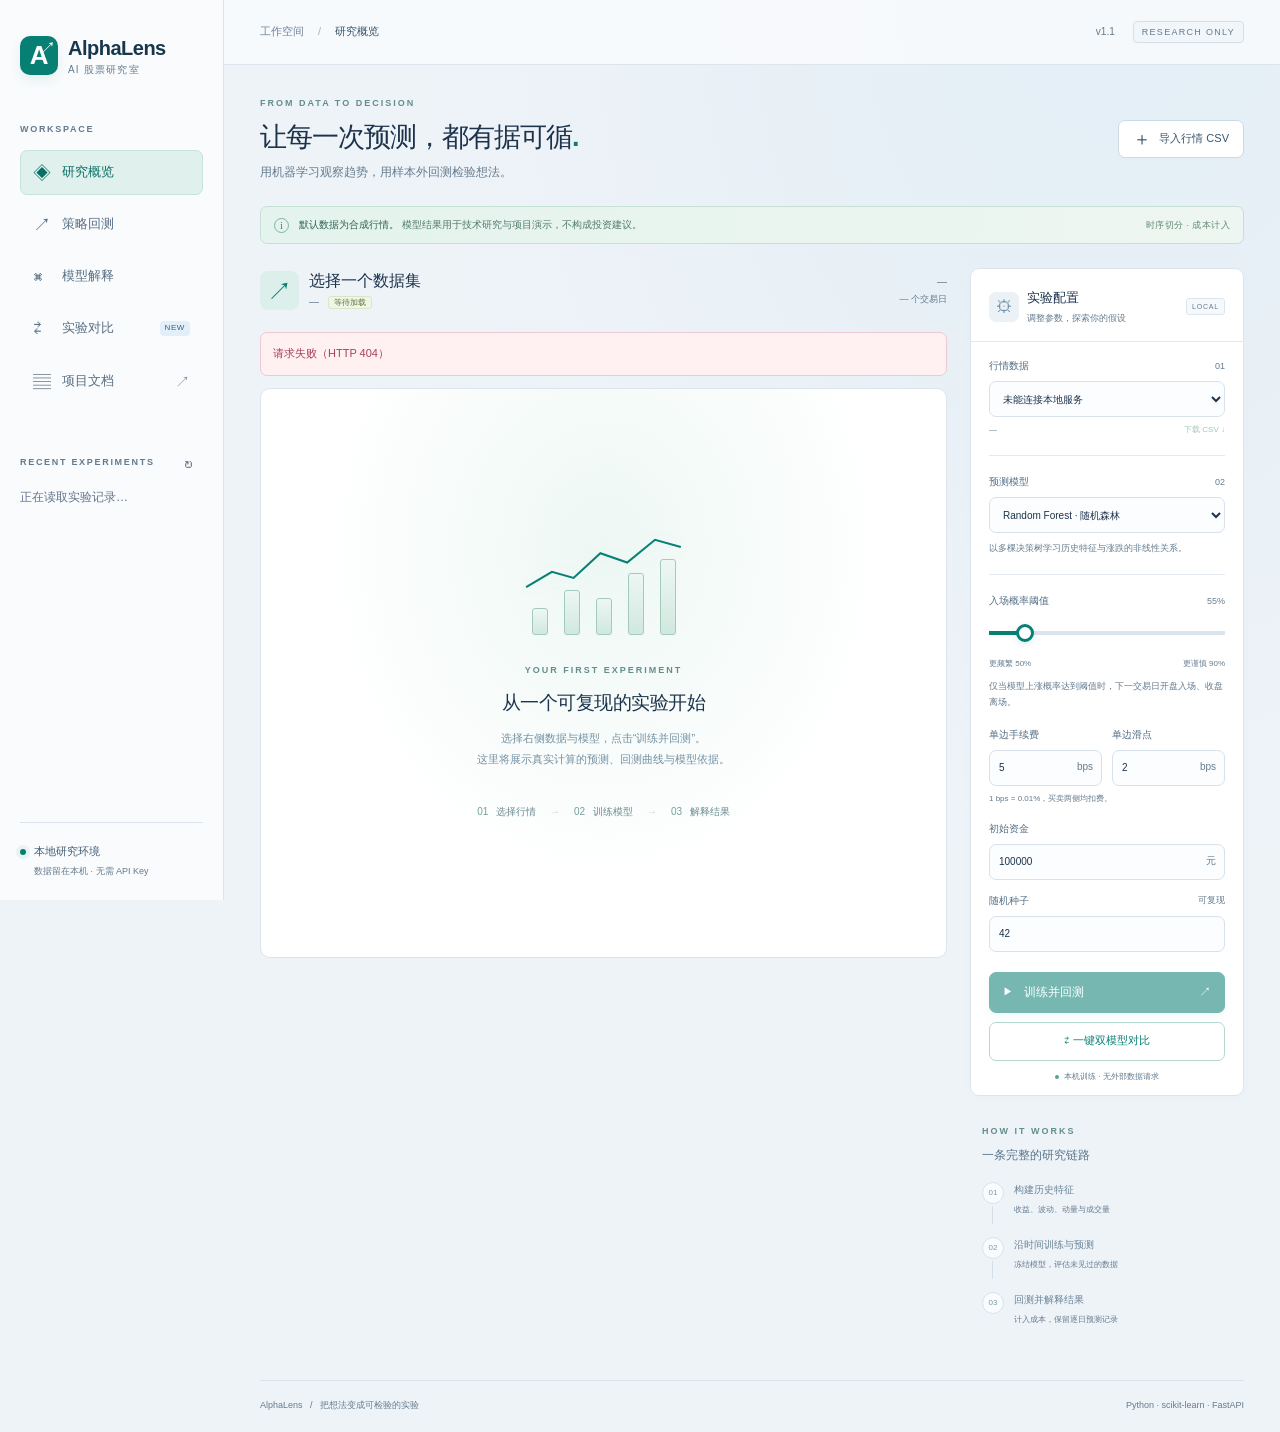
==== static/index.html @ 87c6ac9b "Initial release: alphalens-stock-lab" ====
<!doctype html>
<html lang="zh-CN">
<head>
  <meta charset="UTF-8">
  <meta name="viewport" content="width=device-width, initial-scale=1.0">
  <meta name="color-scheme" content="light">
  <meta name="description" content="AlphaLens 本地 AI 股票趋势研究平台：时序训练、样本外回测与模型解释。">
  <title>AlphaLens · AI 股票研究室</title>
  <link rel="stylesheet" href="/static/styles.css?v=1.1">
  <link rel="stylesheet" href="/static/enhancements.css?v=1.1">
  <script defer src="/static/research.js?v=1.1"></script>
  <script defer src="/static/app.js?v=1.1"></script>
</head>
<body>
  <a class="skip-link" href="#main">跳转到研究内容</a>
  <aside class="sidebar">
    <a class="brand" href="/" aria-label="AlphaLens 首页"><span class="brand-mark">A<span>↗</span></span><span>AlphaLens<small>AI 股票研究室</small></span></a>
    <div class="sidebar-label">WORKSPACE</div>
    <nav class="main-nav" aria-label="研究导航">
      <button class="nav-item active" data-view="overview" aria-current="page"><span class="nav-icon">◈</span>研究概览</button>
      <button class="nav-item" data-view="backtest"><span class="nav-icon">↗</span>策略回测</button>
      <button class="nav-item" data-view="model"><span class="nav-icon">⌘</span>模型解释</button>
      <button class="nav-item" data-view="compare"><span class="nav-icon">⇄</span>实验对比<span class="nav-new">NEW</span></button>
      <button class="nav-item" id="docs-button"><span class="nav-icon">▤</span>项目文档<span class="nav-external">↗</span></button>
    </nav>
    <div class="sidebar-section-heading"><span class="sidebar-label">RECENT EXPERIMENTS</span><button class="icon-button" id="refresh-history" title="刷新实验记录" aria-label="刷新实验记录">↻</button></div>
    <div class="history-list" id="history-list"><p class="muted small">正在读取实验记录…</p></div>
    <div class="sidebar-footer"><span class="local-dot"></span><div>本地研究环境<small>数据留在本机 · 无需 API Key</small></div></div>
  </aside>

  <main id="main" class="workspace">
    <header class="topbar"><div class="breadcrumb">工作空间<span>/</span><strong id="view-name">研究概览</strong></div><div class="topbar-right"><span class="version-pill">v1.1</span><span class="research-badge">RESEARCH ONLY</span></div></header>
    <div class="page-content">
      <section class="page-heading"><div><p class="eyebrow">FROM DATA TO DECISION</p><h1 id="page-title">让每一次预测，都有据可循<span>.</span></h1><p class="page-description" id="page-description">用机器学习观察趋势，用样本外回测检验想法。</p></div><button class="secondary-button" id="upload-button"><span>＋</span>导入行情 CSV</button></section>
      <div class="notice"><span class="notice-icon">i</span><p><strong id="source-notice">默认数据为合成行情。</strong> 模型结果用于技术研究与项目演示，不构成投资建议。</p><span class="notice-tag">时序切分 · 成本计入</span></div>

      <div class="dashboard-layout">
        <div class="report-column">
          <section class="dataset-strip"><div class="instrument-icon">↗</div><div class="instrument-title"><h2 id="dataset-name">选择一个数据集</h2><span id="dataset-symbol">—</span><span class="source-pill" id="dataset-source">等待加载</span></div><div class="dataset-range"><span id="dataset-range">—</span><small id="dataset-rows">— 个交易日</small></div></section>

          <div id="run-status" class="run-status" hidden role="status" aria-live="polite"><span class="spinner"></span><div><strong id="run-status-title">正在运行实验</strong><p id="run-status-detail">构建特征、训练模型并计算样本外回测，请稍候。</p></div><span id="run-elapsed">0s</span></div>
          <div id="error-banner" class="error-banner" hidden role="alert"></div>

          <div id="empty-state" class="empty-state"><div class="empty-graphic"><span></span><span></span><span></span><span></span><span></span><svg viewBox="0 0 160 70" aria-hidden="true"><path d="M4 58 29 43 50 49 76 25 102 34 129 12 154 19"/></svg></div><span class="eyebrow">YOUR FIRST EXPERIMENT</span><h2>从一个可复现的实验开始</h2><p>选择右侧数据与模型，点击“训练并回测”。<br>这里将展示真实计算的预测、回测曲线与模型依据。</p><div class="empty-steps"><span>01 <strong>选择行情</strong></span><i>→</i><span>02 <strong>训练模型</strong></span><i>→</i><span>03 <strong>解释结果</strong></span></div></div>

          <section id="comparison-workspace" hidden>
            <section class="panel comparison-panel">
              <div class="panel-heading"><div><h3>让两次实验并排说话</h3><p>选择已完成的实验，比较方向判断、收益和风险。</p></div><span class="tiny-pill">COMPARE</span></div>
              <div class="compare-controls"><label for="compare-a">实验 A<select id="compare-a"></select></label><span class="versus">VS</span><label for="compare-b">实验 B<select id="compare-b"></select></label></div>
              <p class="comparison-note" id="compare-message" role="status">至少需要两个已完成的实验；可点击右侧“一键双模型对比”生成。</p>
              <div id="comparison-result" hidden><div class="table-scroll"><table class="comparison-table"><thead><tr><th>指标 / 配置</th><th id="compare-a-title">实验 A</th><th id="compare-b-title">实验 B</th></tr></thead><tbody id="compare-metrics"></tbody></table></div>
              <div class="comparison-chart-heading"><h3>同起点的样本外净值</h3><div class="chart-legend"><span><i class="legend-dot teal"></i>实验 A</span><span><i class="legend-dot blue"></i>实验 B</span></div></div><div class="chart-container" id="compare-chart" aria-label="两次实验归一化净值"></div><p class="panel-footnote">净值从 1 起算。仅在数据指纹和完整测试日期一致时叠加；不同成本或阈值会影响比较结果。</p></div>
            </section>
          </section>
          <div id="report-content" hidden>
            <section class="metric-grid section-overview section-backtest">
              <article class="metric-card"><div class="metric-label">策略累计收益<span class="metric-symbol">↗</span></div><strong id="metric-return">—</strong><small id="metric-return-detail">样本外 · 已扣交易成本</small><div class="metric-bottom-line teal"></div></article>
              <article class="metric-card"><div class="metric-label">基准累计收益<span class="metric-symbol">⌁</span></div><strong id="metric-benchmark">—</strong><small>同期开盘买入、收盘卖出基准</small><div class="metric-bottom-line blue"></div></article>
              <article class="metric-card"><div class="metric-label">最大回撤<span class="metric-symbol">↘</span></div><strong id="metric-drawdown">—</strong><small>策略资金曲线的最大跌幅</small><div class="metric-bottom-line amber"></div></article>
              <article class="metric-card"><div class="metric-label">方向准确率<span class="metric-symbol">◎</span></div><strong id="metric-accuracy">—</strong><small id="metric-auc">样本外 AUC —</small><div class="metric-bottom-line violet"></div></article>
            </section>

            <section class="panel price-panel section-overview"><div class="panel-heading"><div><h3>行情走势<span class="tiny-pill">DAILY</span></h3><p>历史收盘价 · 仅展示已有行情</p></div><div class="chart-legend"><span><i class="legend-dot teal"></i>收盘价</span><span class="muted" id="price-window"></span></div></div><div class="chart-controls"><div class="segmented-control" aria-label="行情展示区间"><button type="button" data-window="30">30 日</button><button type="button" data-window="90" class="active" aria-pressed="true">90 日</button><button type="button" data-window="250">250 日</button></div><label class="check-control"><input id="show-ma" type="checkbox" checked>显示 MA5 / MA20</label><span class="moving-average-legend">MA5 <i class="legend-dot blue"></i> MA20 <i class="legend-dot amber"></i></span></div><div class="chart-container price-chart" id="price-chart" aria-label="历史收盘价曲线"></div></section>

            <section class="panel equity-panel section-overview section-backtest"><div class="panel-heading"><div><h3>把预测放进市场里验证</h3><p>样本外资金曲线 · 信号在前一日收盘后生成</p></div><div class="chart-legend"><span><i class="legend-dot teal"></i>模型策略</span><span><i class="legend-dot blue"></i>日内基准</span></div></div><div class="chart-container equity-chart" id="equity-chart" aria-label="策略与基准的资金曲线"></div><div class="equity-footer"><span>初始资金 <strong id="initial-capital">—</strong></span><span>交易次数 <strong id="trade-count">—</strong></span><span>持仓交易胜率 <strong id="win-rate">—</strong></span><span>年化收益 <strong id="annualized-return">—</strong></span></div></section>

            <section class="panel risk-panel section-backtest" hidden><div class="panel-heading"><div><h3>回撤与月度表现</h3><p>回撤相对此前资金峰值计算；月度收益按每日净收益复利计算。</p></div><span class="tiny-pill">RISK VIEW</span></div><div class="chart-container" id="drawdown-chart" aria-label="历史策略回撤"></div><div class="monthly-summary" id="monthly-summary"></div><div class="table-scroll"><table><thead><tr><th>月份</th><th>记录日数</th><th>策略收益</th><th>日内基准</th><th>入场次数</th></tr></thead><tbody id="monthly-body"></tbody></table></div><p class="panel-footnote">首尾月份可能不完整。更改日期筛选不会改变这里的全测试期收益。</p></section>

            <section class="analysis-grid section-overview section-model">
              <article class="panel prediction-panel"><div class="panel-heading"><div><h3>下一交易日 · 趋势观察</h3><p id="prediction-date">截至 —</p></div><span class="tiny-pill">INFERENCE</span></div><div class="prediction-main"><div class="probability-ring" id="probability-ring"><div><strong id="probability-up">—</strong><span>模型估计上涨概率</span></div></div><div class="prediction-summary"><span class="signal-pill" id="latest-signal">—</span><div class="prediction-return">预测日内收益<strong id="predicted-return">—</strong></div><small id="reference-close">参考收盘价 —</small></div></div><p class="prediction-context" id="prediction-context">—</p><div class="prediction-footnote">概率是模型输出，不代表未来必然发生；预测目标为下一交易日开盘到收盘的涨跌。</div></article>
              <article class="panel feature-panel"><div class="panel-heading"><div><h3>模型在关注什么</h3><p id="feature-subtitle">特征相对重要性</p></div><span class="tiny-pill">TOP 6</span></div><div id="feature-list" class="feature-list"></div><p class="panel-footnote">重要性描述模型如何使用历史特征，不代表因果关系。</p></article>
            </section>

            <section class="panel split-panel section-overview section-model"><div class="panel-heading"><div><h3>遵循时间的训练方式</h3><p>按日期顺序切分，保留间隔避免相邻标签跨区间</p></div><span class="tiny-pill" id="gap-label">GAP 1</span></div><div class="split-timeline"><div class="split-train" id="split-train-bar">训练集</div><span class="split-gap"></span><div class="split-validation" id="split-validation-bar">验证集</div><span class="split-gap"></span><div class="split-test" id="split-test-bar">测试集</div></div><div class="split-details"><div><span><i class="legend-dot teal"></i>训练集</span><strong id="train-dates">—</strong><small id="train-rows">—</small></div><div><span><i class="legend-dot blue"></i>验证集</span><strong id="validation-dates">—</strong><small id="validation-rows">—</small></div><div><span><i class="legend-dot violet"></i>测试集</span><strong id="test-dates">—</strong><small id="test-rows">—</small></div></div></section>

            <section class="panel model-details section-model" hidden><div class="panel-heading"><div><h3>实验参数与评估</h3><p>保留配置，方便复现与比较</p></div></div><div id="model-details-grid" class="details-grid"></div><div class="method-callout"><span>⌘</span><p>随机森林识别非线性特征组合，逻辑回归提供可解释的线性基线。价格方向分类和收益回归分别训练；验证集和测试集只用于评估，不参与模型拟合。</p></div></section>

            <section class="panel audit-panel section-overview section-backtest"><div class="panel-heading"><div><h3>每一次预测，都可以追溯</h3><p id="audit-description">最近的样本外预测与实际结果</p></div><a id="export-csv" class="text-button" aria-disabled="true">导出全部 CSV <span>↓</span></a></div><div class="audit-controls"><label>交易日从<input id="filter-start" type="date" aria-label="起始交易日"></label><label>至<input id="filter-end" type="date" aria-label="结束交易日"></label><label>策略信号<select id="filter-signal"><option value="ALL">全部信号</option><option value="BUY">仅入场</option><option value="WAIT">仅空仓</option></select></label><label>方向判断<select id="filter-correct"><option value="ALL">全部判断</option><option value="correct">判断正确</option><option value="incorrect">判断有偏差</option></select></label><button type="button" class="secondary-button" id="reset-filters">重置</button><button type="button" class="secondary-button" id="export-filtered">导出筛选结果 ↓</button></div><p class="filter-summary" id="filter-summary" role="status"></p><div class="table-scroll"><table><thead><tr><th>信号生成日</th><th>交易日</th><th>上涨概率</th><th>预测日内收益</th><th>实际日内收益</th><th>策略信号</th><th>方向判断</th></tr></thead><tbody id="predictions-body"></tbody></table></div><div class="table-footer"><span>模型信号受概率阈值约束，方向判断以 50% 为界。</span><div class="pagination"><button class="icon-button" id="table-prev" aria-label="上一页">←</button><span id="table-page">1 / 1</span><button class="icon-button" id="table-next" aria-label="下一页">→</button></div></div></section>

            <section class="panel notes-panel section-backtest section-model" hidden><div class="panel-heading"><div><h3>研究边界与实验说明</h3><p>读懂结果，也了解结果的适用范围</p></div></div><ul id="report-notes"></ul></section>
            <footer class="report-footer"><span id="report-id">—</span><a id="export-model" hidden>下载训练模型 ↓</a><a id="export-json" aria-disabled="true">保存完整研究报告 JSON ↗</a></footer>
          </div>
        </div>

        <aside class="config-column"><section class="panel config-panel"><div class="config-heading"><span class="config-icon">⚙</span><div><h2>实验配置</h2><p>调整参数，探索你的假设</p></div><span class="tiny-pill">LOCAL</span></div><form id="run-form"><label class="field-label" for="dataset-select">行情数据<span>01</span></label><select id="dataset-select" required aria-label="选择行情数据集"><option value="">正在加载…</option></select><div class="data-meta"><span id="data-config-source">—</span><a id="download-dataset" aria-disabled="true">下载 CSV ↓</a></div><div class="form-divider"></div><label class="field-label" for="model-select">预测模型<span>02</span></label><select id="model-select"><option value="random_forest">Random Forest · 随机森林</option><option value="logistic">Logistic · 逻辑回归</option></select><p id="model-help" class="field-help">以多棵决策树学习历史特征与涨跌的非线性关系。</p><div class="form-divider"></div><label class="field-label" for="threshold">入场概率阈值<span id="threshold-value">55%</span></label><input id="threshold" type="range" min="0.50" max="0.90" step="0.01" value="0.55"><div class="range-labels"><span>更频繁 50%</span><span>更谨慎 90%</span></div><p class="field-help">仅当模型上涨概率达到阈值时，下一交易日开盘入场、收盘离场。</p><div class="two-fields"><div><label class="field-label" for="cost-bps">单边手续费</label><div class="input-unit"><input id="cost-bps" type="number" min="0" max="100" step="0.1" value="5" required><span>bps</span></div></div><div><label class="field-label" for="slippage-bps">单边滑点</label><div class="input-unit"><input id="slippage-bps" type="number" min="0" max="100" step="0.1" value="2" required><span>bps</span></div></div></div><p class="field-help compact-help">1 bps = 0.01%，买卖两侧均扣费。</p><label class="field-label" for="initial-capital-input">初始资金</label><div class="input-unit"><input id="initial-capital-input" type="number" min="1000" max="1000000000" step="1000" value="100000" required><span>元</span></div><label class="field-label seed-label" for="seed-input">随机种子<span>可复现</span></label><input id="seed-input" type="number" min="0" max="2147483647" step="1" value="42" required><button type="submit" id="run-button" class="primary-button"><span class="play-icon">▶</span><span id="run-button-label">训练并回测</span><span>↗</span></button><button type="button" id="compare-run-button" class="secondary-button compare-run-button">⇄ 一键双模型对比</button><p id="config-dirty" class="config-dirty" hidden role="status">参数已修改，当前图表仍是上一次实验。点击训练应用新参数。</p><p class="local-hint"><span class="local-dot"></span>本机训练 · 无外部数据请求</p></form></section><section class="workflow-card"><span class="eyebrow">HOW IT WORKS</span><h3>一条完整的研究链路</h3><ol><li><span>01</span><div><strong>构建历史特征</strong><small>收益、波动、动量与成交量</small></div></li><li><span>02</span><div><strong>沿时间训练与预测</strong><small>冻结模型，评估未见过的数据</small></div></li><li><span>03</span><div><strong>回测并解释结果</strong><small>计入成本，保留逐日预测记录</small></div></li></ol></section></aside>
      </div>
      <footer class="page-footer"><span>AlphaLens <span class="muted">/</span> 把想法变成可检验的实验</span><span>Python · scikit-learn · FastAPI</span></footer>
    </div>
  </main>

  <dialog id="upload-dialog"><form id="upload-form"><div class="dialog-heading"><div><span class="eyebrow">IMPORT DATA</span><h2>导入你的行情数据</h2></div><button type="button" class="icon-button dialog-close" aria-label="关闭导入窗口">×</button></div><p>上传按交易日记录的 OHLCV CSV。字段名为 <code>date, open, high, low, close, volume</code>，至少 <span id="min-rows">300</span> 行。</p><label class="field-label" for="dataset-upload-name">数据集名称 <span>可选</span></label><input id="dataset-upload-name" type="text" maxlength="80" placeholder="例如：我的研究样本"><label class="upload-zone" for="csv-file"><span class="upload-icon">↥</span><strong id="upload-file-label">点击选择 CSV 文件</strong><small>UTF-8 编码 · 最大 <span id="max-upload">8</span> MB</small><input id="csv-file" name="file" type="file" accept=".csv,text/csv" required></label><p class="field-help">请使用已获授权的数据；真实股票宜使用复权行情，避免拆股、分红造成的价格跳变。</p><div id="upload-error" class="error-banner" hidden role="alert"></div><button class="primary-button" type="submit" id="upload-submit">导入数据集 <span>↗</span></button></form></dialog>
  <dialog id="docs-dialog" class="docs-dialog"><div class="dialog-heading"><div><span class="eyebrow">PROJECT HANDBOOK</span><h2>项目说明与演示指南</h2></div><button type="button" class="icon-button dialog-close" aria-label="关闭文档窗口">×</button></div><p class="muted">从第一次运行，到解释每一个研究结果。</p><div id="docs-list" class="docs-list"></div><div class="method-callout"><span>i</span><p>默认演示数据由程序生成，不对应任何真实证券。真实行情的预测效果需独立评估；回测结果不代表未来收益。</p></div></dialog>
  <div id="toast" class="toast" role="status" aria-live="polite" hidden></div>
</body>
</html>
---- static/styles.css ----
@charset "UTF-8";
:root{--bg:#eef3f8;--surface:#ffffff;--surface-soft:#f6f9fc;--surface-hover:#e7eff5;--border:#dce5ee;--text:#1d334c;--muted:#63758b;--faint:#78899d;--teal:#087f73;--lime:#678a31;--blue:#4279c1;--amber:#a36a18;--violet:#7865b0;--red:#c3465d;--sidebar:224px;font-family:Inter,"Segoe UI","Microsoft YaHei",sans-serif;color:var(--text);font-synthesis:none;color-scheme:light}
*{box-sizing:border-box}body{margin:0;background:var(--bg);font-size:13px;line-height:1.6}button,input,select{font:inherit}button,a,input,select{-webkit-tap-highlight-color:transparent}button,a{touch-action:manipulation}button{cursor:pointer}button:disabled{cursor:wait;opacity:.55}button:focus-visible,a:focus-visible,input:focus-visible,select:focus-visible{outline:2px solid var(--teal);outline-offset:4px}a{color:inherit;text-decoration:none}a[aria-disabled=true]{pointer-events:none;opacity:.5}h1,h2,h3,p{margin:0}button{color:inherit}input,select{width:100%;border:1px solid var(--border);border-radius:7px;background:#0b131c;color:var(--text);padding:10px 11px;min-width:0}select{padding-right:25px;cursor:pointer}input[type=number]{appearance:textfield;-moz-appearance:textfield}input::-webkit-inner-spin-button{appearance:none}input::placeholder{color:var(--faint)}[hidden]{display:none!important}.muted{color:var(--muted)}.small{font-size:12px}.skip-link{position:fixed;left:20px;top:-60px;z-index:99;padding:10px;background:var(--teal);color:#07241d}.skip-link:focus{top:10px}.sidebar{width:var(--sidebar);background:#0d141c;position:fixed;inset:0 auto 0 0;border-right:1px solid #1d2a35;display:flex;flex-direction:column;padding:32px 20px 22px;z-index:3}.brand{display:flex;gap:10px;align-items:center;margin-bottom:44px;font-size:20px;letter-spacing:-.5px;font-weight:700}.brand-mark{width:38px;height:39px;display:grid;place-items:center;background:var(--teal);color:#102d26;border-radius:10px;font-size:26px;position:relative;line-height:1}.brand-mark span{position:absolute;right:3px;top:4px;font-size:17px}.brand small{display:block;color:var(--muted);font-size:10px;letter-spacing:1.2px;font-weight:400;margin-top:-2px}.sidebar-label{font-size:9px;letter-spacing:1.7px;color:#577083;font-weight:700}.main-nav{display:flex;flex-direction:column;gap:7px;margin-top:14px}.nav-item{display:flex;align-items:center;gap:11px;border:1px solid transparent;border-radius:7px;background:transparent;text-align:left;padding:11px 12px;color:#8e9eac;font-weight:500}.nav-item:hover{background:var(--surface-hover);color:var(--text)}.nav-item.active{background:#142a29;border-color:#21403a;color:var(--teal)}.nav-icon{font-size:18px;width:18px;line-height:1}.nav-external{margin-left:auto;font-size:15px;color:var(--faint)}.sidebar-section-heading{display:flex;justify-content:space-between;align-items:center;margin:42px 0 10px}.icon-button{border:0;background:transparent;color:var(--muted);font-size:18px;line-height:1;min-width:30px;min-height:30px;border-radius:6px;display:inline-grid;place-items:center}.icon-button:hover{background:var(--surface-hover);color:var(--text)}.history-list{overflow:auto;flex:1;min-height:70px}.history-item{width:100%;border:1px solid transparent;background:none;border-radius:7px;padding:10px;text-align:left;display:block;margin:3px 0;color:#b3c0cc}.history-item:hover,.history-item.selected{background:#14202a;border-color:#24333f}.history-item strong{display:block;font-weight:500;font-size:11px;text-overflow:ellipsis;white-space:nowrap;overflow:hidden}.history-item small{display:flex;justify-content:space-between;color:#647d8f;font-size:10px;margin-top:3px}.history-item .status-dot{color:var(--teal)}.history-item .failed{color:var(--red)}.sidebar-footer{border-top:1px solid var(--border);padding:20px 0 0;display:flex;align-items:flex-start;gap:8px;font-size:11px;color:#becbd5;margin-top:20px}.sidebar-footer small{display:block;font-size:9px;color:var(--faint);margin-top:3px}.local-dot{display:inline-block;width:6px;height:6px;border-radius:50%;background:var(--teal);flex-shrink:0}.sidebar-footer .local-dot{margin-top:6px;box-shadow:0 0 0 4px #60dcbc0c}.workspace{margin-left:var(--sidebar)}.topbar{height:65px;border-bottom:1px solid #1c2934;display:flex;justify-content:space-between;align-items:center;padding:0 36px;background:#0c131b}.breadcrumb{display:flex;gap:14px;font-size:11px;color:#697f91}.breadcrumb strong{color:#c1ced8;font-weight:500}.breadcrumb span{color:#344b5c}.topbar-right{display:flex;align-items:center;gap:18px}.version-pill{font-size:10px;color:#6f879a}.research-badge{font-size:9px;letter-spacing:1.3px;border:1px solid #283847;border-radius:4px;padding:3px 8px;color:#879aa9}.page-content{padding:31px 36px 20px;max-width:1800px;margin:0 auto}.page-heading{display:flex;justify-content:space-between;gap:20px;align-items:center;margin-bottom:24px}.eyebrow{font-size:9px;letter-spacing:2px;color:#6c918e;font-weight:700}.page-heading h1{font-size:27px;letter-spacing:-1px;line-height:1.5;margin:7px 0 5px;font-weight:650}.page-heading h1>span{color:var(--teal)}.page-description{color:#8b9eac;font-size:12px}.secondary-button{border:1px solid #2a3c49;border-radius:7px;background:#15212c;display:flex;align-items:center;justify-content:center;gap:8px;padding:9px 14px;white-space:nowrap;font-size:11px}.secondary-button:hover{background:#1e303d;border-color:#45625b}.secondary-button>span{font-size:18px;line-height:1}.notice{border:1px solid #29403a;background:linear-gradient(90deg,#142821b8,#12221d55);padding:10px 13px;border-radius:7px;display:flex;align-items:center;gap:10px;color:#8aa59d;font-size:10px;margin-bottom:24px}.notice p{flex:1}.notice strong{color:#b2d3c2;font-weight:500}.notice-icon{width:15px;height:15px;display:grid;place-items:center;border:1px solid #5b8875;border-radius:50%;font:11px Georgia;color:#8ac4a9;flex-shrink:0}.notice-tag{font-size:9px;letter-spacing:.4px;color:#6b9580;white-space:nowrap}.dashboard-layout{display:grid;grid-template-columns:minmax(0,1fr) 274px;gap:23px;align-items:start}.report-column{min-width:0}.dataset-strip{display:flex;align-items:center;gap:10px;margin-bottom:20px;min-height:44px}.instrument-icon{width:39px;height:39px;border-radius:8px;background:#183c35;display:grid;place-items:center;color:var(--teal);font-size:25px;font-weight:600}.instrument-title{line-height:1.4;min-width:0}.instrument-title h2{font-size:16px;font-weight:600;white-space:nowrap;overflow:hidden;text-overflow:ellipsis}.instrument-title>span:first-of-type{font-size:10px;color:#6c8899;letter-spacing:.7px;margin-right:8px}.source-pill{border:1px solid #354132;color:#a4bb7c;background:#20302455;border-radius:3px;font-size:8px;padding:1px 5px;white-space:nowrap}.source-pill.uploaded{color:#99b9df;background:#1b2c44;border-color:#314b69}.dataset-range{margin-left:auto;text-align:right;color:#8499a9;font-size:10px;white-space:nowrap}.dataset-range small{display:block;font-size:9px;color:#516b7e;margin-top:2px}.metric-grid{display:grid;grid-template-columns:repeat(4,minmax(0,1fr));gap:12px;margin-bottom:18px}.metric-card{position:relative;border:1px solid var(--border);border-radius:9px;background:linear-gradient(145deg,#15212b,#0f1721);padding:15px 15px 17px;overflow:hidden}.metric-label{font-size:10px;color:#8da2b2;display:flex;justify-content:space-between;gap:4px;align-items:center;white-space:nowrap}.metric-symbol{font-size:14px;color:#4f6c7e}.metric-card>strong{font-family:"Segoe UI",sans-serif;font-size:25px;font-weight:600;display:block;line-height:1.7;letter-spacing:-.8px;font-variant-numeric:tabular-nums}.metric-card>small{display:block;font-size:8px;color:#5d7689;white-space:nowrap}.metric-bottom-line{position:absolute;left:15px;bottom:0;width:26px;height:2px;opacity:.8}.teal{background:var(--teal)}.blue{background:var(--blue)}.amber{background:var(--amber)}.violet{background:var(--violet)}.positive{color:var(--teal)!important}.negative{color:var(--red)!important}.panel{border:1px solid var(--border);border-radius:9px;background:var(--surface);margin-bottom:18px;overflow:hidden}.panel-heading{padding:20px 20px 0;display:flex;align-items:flex-start;justify-content:space-between;gap:12px}.panel-heading h3{font-size:13px;font-weight:600;display:flex;gap:9px;align-items:center}.panel-heading p{font-size:9px;color:#637f93;margin-top:4px}.tiny-pill{font-family:"Segoe UI",sans-serif;font-size:8px;letter-spacing:.8px;color:#6c879b;border:1px solid #283c4b;border-radius:3px;padding:2px 5px;white-space:nowrap;font-weight:500}.chart-legend{display:flex;gap:13px;align-items:center;font-size:9px;color:#8fa6b6;flex-wrap:wrap}.chart-legend>span{display:flex;align-items:center;gap:5px}.legend-dot{height:6px;width:6px;border-radius:50%;display:inline-block;flex-shrink:0;margin-right:2px}.chart-container{position:relative;margin:13px 15px 3px;height:205px;min-width:0}.price-chart{height:184px}.chart-container svg{width:100%;height:100%;display:block;overflow:visible}.chart-tooltip{position:absolute;pointer-events:none;z-index:2;background:#172b37eb;border:1px solid #3c5869;padding:8px 10px;border-radius:6px;font-size:10px;color:#d9e5ed;white-space:nowrap;box-shadow:0 6px 24px #0004}.chart-tooltip strong{display:block;font-size:9px;color:#9cb0bf;margin-bottom:3px;font-weight:500}.chart-tooltip span{display:block;font-variant-numeric:tabular-nums}.chart-tooltip i{display:inline-block;width:5px;height:5px;border-radius:50%;margin-right:5px}.chart-empty{height:100%;display:grid;place-items:center;font-size:11px;color:#647c8e}.equity-footer{margin:3px 20px 0;padding:12px 0 14px;border-top:1px solid #20313e;display:flex;gap:15px;justify-content:space-between;flex-wrap:wrap;font-size:9px;color:#637f93}.equity-footer strong{color:#aebfcc;margin-left:5px;font-weight:500;font-variant-numeric:tabular-nums}.analysis-grid{display:grid;grid-template-columns:1.05fr 1fr;gap:18px}.prediction-main{display:flex;align-items:center;gap:21px;padding:18px 20px 14px}.probability-ring{width:116px;height:116px;border-radius:50%;background:conic-gradient(var(--teal) 0deg,var(--teal) 198deg,#20323e 198deg);padding:5px;flex-shrink:0;transform:rotate(-90deg)}.probability-ring>div{transform:rotate(90deg);width:100%;height:100%;background:var(--surface);border-radius:50%;display:flex;flex-direction:column;align-items:center;justify-content:center}.probability-ring strong{font-size:26px;font-weight:500;letter-spacing:-1px;line-height:1.5;font-variant-numeric:tabular-nums}.probability-ring span{font-size:8px;color:#69899d}.prediction-summary{min-width:0}.signal-pill{display:inline-block;font-size:9px;border-radius:4px;padding:3px 8px;background:#20372a;color:#b7d98b;border:1px solid #3a5134;white-space:nowrap}.signal-pill.wait{color:#9db1c3;border-color:#35495c;background:#223140}.prediction-return{font-size:9px;color:#69869a;margin-top:11px;white-space:nowrap}.prediction-return strong{font-size:19px;font-weight:500;display:block;color:var(--text);margin-top:1px;font-variant-numeric:tabular-nums}.prediction-summary small{font-size:8px;color:#587487;white-space:nowrap}.prediction-context{font-size:9px;color:#9bb0bf;padding:0 20px 13px;min-height:41px}.prediction-footnote{border-top:1px solid #22303b;padding:10px 20px;background:#0e1721;color:#607c91;font-size:8px;line-height:1.7}.feature-list{padding:15px 20px 3px}.feature-row{margin:0 0 11px}.feature-meta{display:flex;justify-content:space-between;font-size:9px;color:#9db0be;margin-bottom:4px}.feature-meta>span:last-child{font-size:9px;font-family:"Segoe UI",sans-serif;color:#6d8d9d;font-variant-numeric:tabular-nums}.feature-track{height:4px;border-radius:3px;background:#1c2b37;overflow:hidden}.feature-bar{height:100%;border-radius:3px;background:linear-gradient(90deg,#3d897d,#76caae)}.panel-footnote{padding:7px 20px 13px;color:#5d788b;font-size:8px}.split-timeline{display:flex;margin:20px 20px 18px;gap:4px;height:28px;font-size:9px;text-align:center;line-height:28px;border-radius:5px;overflow:hidden}.split-train{background:#22423d;color:#8dd0b6;flex:60}.split-validation{background:#263d58;color:#9cbbe1;flex:20}.split-test{background:#36344b;color:#bdb2db;flex:20}.split-gap{width:4px;background:repeating-linear-gradient(135deg,#526675 0,#526675 1px,transparent 1px,transparent 3px);opacity:.6;flex-shrink:0}.split-details{display:grid;grid-template-columns:repeat(3,1fr);gap:20px;padding:0 20px 20px}.split-details>div{display:flex;flex-direction:column}.split-details span{font-size:9px;color:#819aac;margin-bottom:5px;display:flex;align-items:center;gap:5px}.split-details strong{font-size:10px;font-weight:500;color:#bbcad4;white-space:nowrap}.split-details small{font-size:9px;color:#58758a;margin-top:3px}.text-button{font-size:10px;color:var(--teal);white-space:nowrap;cursor:pointer}.text-button:hover{color:#b1f3db}.table-scroll{overflow:auto;margin-top:18px}table{width:100%;border-collapse:collapse;white-space:nowrap;font-size:10px;font-variant-numeric:tabular-nums}th{background:#0e1720;text-align:right;font-size:9px;font-weight:500;color:#607f94;padding:10px 14px;border-bottom:1px solid #22323f}td{border-bottom:1px solid #1b2b38;padding:10px 14px;color:#96adbd;text-align:right}th:first-child,td:first-child{padding-left:20px;text-align:left}th:last-child,td:last-child{padding-right:20px}tbody tr:last-child td{border-bottom:0}tbody tr:hover{background:#16232e}.table-signal{font-size:8px;color:#9fc886;background:#213c2b80;border:1px solid #35543e;border-radius:3px;padding:2px 5px}.table-signal.wait{color:#7892a5;background:#1a2a37;border-color:#2a3d4b}.table-correct{color:#70b5a0}.table-incorrect{color:#ad8491}.table-footer{display:flex;align-items:center;justify-content:space-between;gap:10px;padding:9px 17px;border-top:1px solid #22303b;font-size:8px;color:#56778e}.pagination{display:flex;gap:5px;align-items:center;white-space:nowrap}.pagination .icon-button{font-size:14px;min-height:25px;min-width:25px}.pagination>span{font-size:9px;color:#91a5b4}.report-footer{display:flex;justify-content:space-between;gap:10px;font-size:9px;color:#45687e;padding:0 1px 10px}.report-footer a{color:#7b9aaa}.report-footer a:hover{color:var(--teal)}.config-column{min-width:0;position:sticky;top:20px}.config-panel{background:#111c27}.config-heading{display:flex;align-items:center;gap:8px;padding:19px 18px 16px;border-bottom:1px solid #263540}.config-heading h2{font-size:13px;font-weight:600}.config-heading p{font-size:9px;color:#658195;margin-top:2px}.config-heading .tiny-pill{margin-left:auto;font-size:7px}.config-icon{width:30px;height:30px;border-radius:7px;background:#1f303c;display:grid;place-items:center;color:#99b6c6;font-size:17px}#run-form{padding:16px 18px 12px}.field-label{display:flex;align-items:center;justify-content:space-between;font-size:10px;color:#aabecb;margin-bottom:7px}.field-label>span{font-size:9px;color:#58798e}.config-panel select,.config-panel input{font-size:10px;min-height:36px;padding:8px 9px}.data-meta{display:flex;justify-content:space-between;gap:5px;font-size:8px;color:#5f7f91;margin-top:7px}.data-meta a{color:#7ea99d}.data-meta a:hover{color:var(--teal)}.form-divider{height:1px;background:#263642;margin:18px 0}.field-help{font-size:9px;color:#5e7c90;line-height:1.8;margin-top:7px}.compact-help{font-size:8px;margin:6px 0 14px}input[type=range]{padding:0;appearance:none;height:3px;min-height:3px;background:linear-gradient(to right,var(--teal) 0%,var(--teal) 12.5%,#2c414e 12.5%,#2c414e 100%);border:0;border-radius:10px;margin:8px 0 0;cursor:pointer}input[type=range]::-webkit-slider-thumb{appearance:none;width:11px;height:11px;background:#e8fff4;border:2px solid #65cfaf;border-radius:50%;box-shadow:0 0 0 3px #5baf9420}input[type=range]::-moz-range-thumb{width:9px;height:9px;background:#e8fff4;border:2px solid #65cfaf;border-radius:50%}.range-labels{display:flex;justify-content:space-between;font-size:8px;color:#527187;margin-top:5px}.two-fields{display:grid;grid-template-columns:1fr 1fr;gap:10px;margin-top:17px}.input-unit{position:relative}.input-unit input{padding-right:35px}.input-unit>span{position:absolute;right:9px;top:9px;color:#5b7d94;font-size:10px;pointer-events:none}.seed-label{margin-top:13px}.primary-button{display:flex;gap:8px;align-items:center;justify-content:center;background:var(--teal);color:#0d342c;font-size:12px;font-weight:650;border:1px solid #6ee4c2;border-radius:7px;width:100%;min-height:41px;margin-top:20px;transition:background .15s,transform .15s}.primary-button:hover:not(:disabled){background:#8ae7cd;transform:translateY(-1px)}.primary-button>span:last-child{margin-left:auto}.primary-button .play-icon{font-size:10px;margin-right:3px}.primary-button{padding:9px 13px}.primary-button #run-button-label{margin-left:0}.local-hint{font-size:8px;text-align:center;color:#557a7d;margin-top:10px;display:flex;align-items:center;justify-content:center;gap:5px}.local-hint .local-dot{width:4px;height:4px;background:#538e7b}.workflow-card{padding:6px 12px}.workflow-card h3{font-size:12px;font-weight:500;margin-top:5px;color:#99b0bd}.workflow-card ol{list-style:none;padding:0;margin:17px 0 0}.workflow-card li{display:flex;align-items:flex-start;gap:10px;position:relative;padding-bottom:18px}.workflow-card li:not(:last-child):after{content:"";width:1px;height:18px;position:absolute;left:10px;top:24px;background:#263b47}.workflow-card li>span{height:22px;width:22px;border:1px solid #304550;background:#15242e;display:grid;place-items:center;border-radius:50%;font-size:8px;color:#739a9d;flex-shrink:0}.workflow-card li strong{display:block;font-size:10px;font-weight:400;color:#95aebb}.workflow-card li small{font-size:8px;color:#4c7085}.page-footer{display:flex;justify-content:space-between;gap:15px;font-size:9px;color:#456173;margin-top:27px;border-top:1px solid #1d2b37;padding-top:17px}.page-footer .muted{margin:0 5px}.run-status{margin-bottom:18px;border:1px solid #2f5b53;border-radius:8px;padding:13px;display:flex;align-items:center;gap:12px;background:#142b27;color:#b1d7cb}.run-status strong{font-size:11px;font-weight:500}.run-status p{font-size:9px;color:#739d90;margin-top:2px}.run-status>span:last-child{margin-left:auto;font-size:11px;font-variant-numeric:tabular-nums}.spinner{width:18px;height:18px;border:2px solid #42695f;border-right-color:var(--teal);border-radius:50%;animation:spin .8s linear infinite;flex-shrink:0}@keyframes spin{to{transform:rotate(360deg)}}.error-banner{color:#ffc0c8;background:#3e2029;border:1px solid #713847;padding:12px;border-radius:7px;font-size:11px;white-space:pre-wrap;overflow-wrap:anywhere;margin:12px 0}.empty-state{min-height:570px;border:1px solid var(--border);border-radius:10px;background:radial-gradient(ellipse at 50% 25%,#17322d44,transparent 60%),#0f1822;display:flex;flex-direction:column;align-items:center;justify-content:center;padding:40px 20px;text-align:center}.empty-graphic{width:180px;height:110px;margin-bottom:28px;display:flex;align-items:flex-end;justify-content:center;gap:16px;position:relative}.empty-graphic>span{width:16px;border:1px solid #345749;background:linear-gradient(0deg,#20433888,#28624a22);border-radius:3px;height:27px}.empty-graphic>span:nth-child(2){height:45px}.empty-graphic>span:nth-child(3){height:37px}.empty-graphic>span:nth-child(4){height:62px}.empty-graphic>span:nth-child(5){height:76px}.empty-graphic svg{position:absolute;width:165px;height:75px;top:1px;left:8px;stroke:var(--teal);fill:none;stroke-width:2;filter:drop-shadow(0 0 7px #58daac55)}.empty-state h2{font-size:19px;font-weight:500;letter-spacing:-.5px;margin:10px 0}.empty-state p{font-size:11px;color:#68889d;line-height:1.9}.empty-steps{display:flex;gap:14px;margin-top:34px;font-size:10px;color:#4d7a76;align-items:center}.empty-steps strong{font-weight:400;color:#94abae;margin-left:5px}.empty-steps i{font-style:normal;color:#36505e}.details-grid{display:grid;grid-template-columns:repeat(3,1fr);gap:18px;padding:20px}.detail-item span{display:block;color:#69889b;font-size:10px}.detail-item strong{display:block;color:#c5d2da;font-size:13px;font-weight:500;margin-top:4px;font-variant-numeric:tabular-nums}.method-callout{margin:0 20px 20px;padding:12px;background:#0c171f;border:1px solid #233c48;border-radius:7px;display:flex;gap:10px;color:#7998ac;font-size:10px}.method-callout>span{color:#68af9c;font-size:17px;line-height:1.3}.notes-panel ul{margin:14px 20px 20px;padding-left:16px;font-size:10px;color:#809daf}.notes-panel li{margin-bottom:7px}.toast{position:fixed;bottom:24px;left:calc(50% + 112px);transform:translateX(-50%);z-index:10;max-width:90vw;background:#213c35;border:1px solid #4d8c77;color:#d1eddf;font-size:12px;padding:11px 18px;border-radius:8px;box-shadow:0 8px 40px #0006}dialog{color:var(--text);background:#111e29;border:1px solid #36505f;border-radius:12px;padding:27px;max-width:500px;width:calc(100vw - 32px);box-shadow:0 25px 100px #000a}dialog::backdrop{background:#02080ec7;backdrop-filter:blur(5px)}.dialog-heading{display:flex;align-items:center;justify-content:space-between;gap:12px;margin-bottom:15px}.dialog-heading h2{font-size:20px;font-weight:500;margin-top:5px}.dialog-heading .icon-button{font-size:26px}dialog p{font-size:11px;color:#86a0b1;margin-bottom:18px}dialog code{font-size:10px;color:#a8cfbd;background:#0c1720;padding:2px 4px;border-radius:3px}dialog .field-label{margin-top:16px}dialog input{font-size:12px}dialog .primary-button{margin-top:18px}dialog .field-help{font-size:10px;margin-bottom:0}.upload-zone{display:flex;flex-direction:column;align-items:center;border:1px dashed #3c6572;background:#14273177;border-radius:8px;padding:23px 15px;margin:20px 0 13px;cursor:pointer;text-align:center}.upload-zone:hover{border-color:var(--teal)}.upload-zone:focus-within{outline:2px solid var(--teal);outline-offset:3px}.upload-icon{font-size:31px;color:var(--teal);line-height:1}.upload-zone strong{font-size:12px;font-weight:500;margin:9px 0 4px;overflow-wrap:anywhere}.upload-zone small{font-size:10px;color:#637f94}.upload-zone input{width:100%;font-size:10px;margin-top:13px;padding:5px;background:#101b25;border-color:#294452}.upload-zone input::file-selector-button{background:#213e47;border:0;color:#b6d2d8;border-radius:4px;font:inherit;padding:5px 8px;margin-right:8px}.docs-dialog{max-width:600px}.docs-list{display:flex;flex-direction:column;gap:9px;margin:17px 0 23px}.doc-link{display:flex;align-items:center;gap:13px;padding:13px;border:1px solid #2a4251;border-radius:7px;background:#122531}.doc-link:hover{background:#193540;border-color:#426c6e}.doc-number{color:#608b87;font-size:12px}.doc-link strong{display:block;color:#c6d9df;font-weight:500;font-size:12px}.doc-link small{display:block;color:#6e92a3;font-size:10px;margin-top:3px}.doc-link>span:last-child{margin-left:auto;color:#75af9a}.docs-dialog .method-callout{margin:0}.docs-dialog .method-callout p{font-size:10px;margin:0}
@media(min-width:1600px){.page-content{padding-left:42px;padding-right:42px}.dashboard-layout{grid-template-columns:minmax(0,1fr) 295px;gap:26px}.chart-container{height:248px}.price-chart{height:218px}.metric-card>strong{font-size:29px}.metric-card>small{font-size:9px}.metric-label{font-size:11px}.prediction-main{justify-content:center;gap:30px}.feature-row{margin-bottom:13px}}
@media(max-width:1250px){:root{--sidebar:194px}.sidebar{padding:27px 14px 18px}.brand{font-size:18px;gap:8px}.brand-mark{width:34px;height:35px}.page-content{padding:26px 24px 20px}.topbar{padding:0 24px}.dashboard-layout{grid-template-columns:minmax(0,1fr) 254px;gap:17px}.page-heading h1{font-size:24px}.metric-grid{gap:8px}.metric-card{padding:12px 10px 14px}.metric-card>strong{font-size:23px}.metric-card>small{font-size:7px}.metric-label{font-size:9px}.metric-symbol{display:none}.metric-bottom-line{left:10px}.analysis-grid{grid-template-columns:1fr}.prediction-main{justify-content:flex-start}.prediction-panel{margin-bottom:0}.prediction-context{min-height:0}.feature-list{display:grid;grid-template-columns:1fr 1fr;gap:0 20px;padding-top:20px}.feature-row{margin-bottom:14px}.split-details{gap:9px}.split-details strong{font-size:8px}.chart-legend{font-size:8px;gap:7px}.panel-heading{padding:17px 16px 0}.panel-heading h3{font-size:12px}.panel-heading p{font-size:8px}.equity-footer{gap:8px;font-size:8px}.notice-tag{display:none}.toast{left:calc(50% + 97px)}}
@media(max-width:1020px){:root{--sidebar:72px}.sidebar{padding:25px 10px 18px;align-items:center}.brand{margin-bottom:36px}.brand>span:last-child,.sidebar-label,.nav-item>span:not(.nav-icon),.nav-item:not(.active) .nav-external,.sidebar-section-heading,.history-list,.sidebar-footer{display:none}.main-nav{width:100%;margin-top:0}.nav-item{font-size:0;justify-content:center;padding:13px 5px;gap:0}.nav-icon{font-size:22px}.brand-mark{width:38px;height:39px}.page-content{padding:24px 22px 20px}.dashboard-layout{grid-template-columns:minmax(0,1fr) 248px;gap:16px}.page-heading h1{font-size:23px}.page-heading .secondary-button{font-size:10px;padding:8px 10px}.metric-card>strong{font-size:21px}.metric-card>small{overflow:hidden;text-overflow:ellipsis}.dataset-range{font-size:9px}.toast{left:calc(50% + 36px)}.config-panel #run-form{padding:15px}.config-heading{padding:17px 15px}.chart-legend .muted{display:none}}
@media(max-width:820px){.dashboard-layout{grid-template-columns:minmax(0,1fr)}.config-column{position:static;display:grid;grid-template-columns:minmax(0,1fr);grid-row:1}.config-panel{margin-bottom:0}.config-heading{padding:14px 17px}#run-form{display:grid;grid-template-columns:repeat(2,minmax(0,1fr));gap:8px 16px}.config-panel .field-label{margin:4px 0 0;grid-column:1/-1}#dataset-select{grid-column:1/-1}.data-meta{grid-column:1/-1;margin-top:0}.form-divider{grid-column:1/-1;margin:5px 0}.config-panel .field-help{grid-column:1/-1;margin-top:0}#model-select{grid-column:1/-1}.config-panel input[type=range]{grid-column:1/-1;margin:6px 0}.range-labels{grid-column:1/-1;margin:0}.two-fields{grid-column:1/-1;margin-top:3px;gap:16px}.two-fields .field-label{margin-bottom:6px}.config-panel .compact-help{margin-bottom:3px}.config-panel .input-unit{grid-column:1/-1}.config-panel .two-fields .input-unit{grid-column:auto}#seed-input{grid-column:1/-1}.config-panel .primary-button{grid-column:1/-1;margin-top:7px}.local-hint{grid-column:1/-1;margin-top:0}.workflow-card{display:none}.metric-card>strong{font-size:25px}.metric-card>small{font-size:8px}.metric-label{font-size:10px}.analysis-grid{grid-template-columns:1fr 1fr;gap:14px}.feature-list{display:block;padding:14px 16px 3px}.feature-row{margin-bottom:12px}.prediction-main{padding:17px 15px 13px;gap:13px}.probability-ring{width:102px;height:102px}.probability-ring strong{font-size:24px}.probability-ring span{font-size:7px}.prediction-return strong{font-size:18px}.prediction-panel{margin-bottom:18px}.split-details strong{font-size:10px}.page-heading{align-items:flex-start}.page-heading h1{font-size:22px}.page-heading .secondary-button{margin-top:17px}.report-column{margin-top:5px}.notice{margin-bottom:18px}.config-column .field-help{font-size:9px}.empty-state{min-height:400px}}
@media(max-width:600px){:root{--sidebar:0px}.sidebar{position:sticky;top:0;width:100%;height:58px;padding:8px 14px;flex-direction:row;border-right:0;border-bottom:1px solid #263440;justify-content:space-between}.brand{margin:0}.brand-mark{width:32px;height:33px;border-radius:7px;font-size:23px}.brand>span:last-child{display:block;font-size:16px}.brand small{font-size:7px}.main-nav{flex-direction:row;width:auto;gap:3px}.nav-item{padding:9px 10px}.nav-icon{font-size:19px}.main-nav .nav-item:last-child{display:none}.workspace{margin-left:0}.topbar{height:40px;padding:0 16px}.breadcrumb{font-size:9px;gap:9px}.research-badge{font-size:7px;padding:2px 5px}.version-pill{font-size:8px}.topbar-right{gap:10px}.page-content{padding:22px 15px 18px}.page-heading{gap:10px;margin-bottom:18px}.page-heading h1{font-size:20px;letter-spacing:-.5px;max-width:240px}.eyebrow{font-size:8px;letter-spacing:1.2px}.page-description{font-size:10px;max-width:230px}.page-heading .secondary-button{font-size:0;padding:7px;margin-top:20px;width:34px;height:34px;flex-shrink:0}.page-heading .secondary-button>span{font-size:22px}.notice{font-size:9px;align-items:flex-start;padding:9px 10px}.notice-icon{margin-top:3px}.metric-grid{grid-template-columns:1fr 1fr;gap:10px}.metric-card{padding:12px 13px 14px}.metric-card>strong{font-size:27px}.metric-card>small{font-size:8px}.metric-label{font-size:10px}.metric-symbol{display:block}.metric-bottom-line{left:13px}.analysis-grid{grid-template-columns:1fr}.prediction-main{gap:30px;justify-content:center}.prediction-panel{margin-bottom:0}.feature-list{display:grid;grid-template-columns:1fr 1fr;gap:0 20px;padding-top:18px}.prediction-context{font-size:9px}.dataset-strip{margin-top:3px;gap:8px}.dataset-range{font-size:8px}.dataset-range small{font-size:8px}.instrument-title h2{font-size:14px;max-width:170px}.instrument-icon{width:34px;height:34px;font-size:22px}.instrument-title>span:first-of-type{font-size:9px;margin-right:4px}.source-pill{font-size:7px}.chart-container{height:210px;margin:12px 7px 0}.price-chart{height:165px}.panel-heading{padding:16px 14px 0;gap:7px}.panel-heading h3{font-size:12px}.panel-heading p{font-size:8px;max-width:220px}.panel-heading .chart-legend{font-size:7px;gap:7px}.legend-dot{width:5px;height:5px}.equity-footer{display:grid;grid-template-columns:1fr 1fr;gap:8px;margin-left:14px;margin-right:14px;font-size:9px}.equity-footer>span:nth-child(even){text-align:right}.split-details{padding:0 14px 16px;gap:8px}.split-details strong{font-size:8px;white-space:normal}.split-details small{font-size:8px}.split-details span{font-size:8px}.split-timeline{margin:17px 14px 15px;font-size:8px}.table-footer{padding:8px 11px}.table-footer>span{max-width:200px;font-size:7px}.table-footer .pagination{gap:1px}.text-button{font-size:8px}.report-footer{font-size:8px;flex-direction:column;gap:5px}.page-footer{font-size:8px;gap:8px;flex-direction:column}.toast{left:50%;font-size:11px;width:max-content;max-width:calc(100vw - 30px)}.details-grid{grid-template-columns:1fr 1fr;padding:18px 14px;gap:15px}.detail-item strong{font-size:12px}.method-callout{margin:0 14px 16px;font-size:9px}.empty-state{padding:30px 14px;min-height:390px}.empty-state h2{font-size:17px}.empty-state p{font-size:10px}.empty-steps{gap:10px;font-size:8px}.empty-steps strong{margin-left:3px}.config-column{grid-row:auto}.dashboard-layout{display:flex;flex-direction:column}.report-column,.config-column{width:100%}.config-column{order:-1}.config-panel #run-form{padding:13px 15px}.config-heading .tiny-pill{margin-left:auto}.config-heading p{font-size:8px}dialog{padding:21px}.dialog-heading h2{font-size:18px}}
@media(prefers-reduced-motion:reduce){*,*:before,*:after{animation-duration:.01ms!important;transition:none!important;scroll-behavior:auto!important}}

/* Light research workspace: neutral blue canvas, white surfaces, deep teal signals. */
body{background:radial-gradient(ellipse at 86% 0,rgba(209,230,242,.38),transparent 43%),var(--bg);color:var(--text)}
::selection{background:#ccebe5;color:#174d48}
*{scrollbar-width:thin;scrollbar-color:#bdccd9 #edf2f7}
::-webkit-scrollbar{width:7px;height:7px}
::-webkit-scrollbar-track{background:#edf2f7}
::-webkit-scrollbar-thumb{background:#bdccd9;border:2px solid #edf2f7;border-radius:8px}
::-webkit-scrollbar-thumb:hover{background:#97aebe}
input,select{background:#fbfdff;border-color:#d7e2ec;color:var(--text);box-shadow:inset 0 1px 2px #1d334c03}
input:hover,select:hover{border-color:#b4c8d9}
input:focus,select:focus{border-color:#389b91}
input::placeholder{color:#7c8c9c}
.skip-link,.brand-mark{background:var(--teal);color:#fff}
.sidebar{background:#f9fbfd;border-color:#dce5ee}
.brand{color:#18374c}
.brand-mark{box-shadow:0 5px 12px #087f7317}
.brand small{color:#6d8092}
.sidebar-label{color:#8191a3}
.nav-item{color:#596f84}
.nav-item:hover{background:#eaf1f6;color:#213e55}
.nav-item.active{background:#e0f0ed;border-color:#c6e3dc;color:#086f64}
.nav-external{color:#8799a9}
.history-item{color:#445d74}
.history-item:hover,.history-item.selected{background:#edf3f8;border-color:#d6e3ed}
.history-item small{color:#74879b}
.sidebar-footer{color:#425c72;border-color:#dce5ee}
.sidebar-footer small{color:#7b8da0}
.sidebar-footer .local-dot{box-shadow:0 0 0 4px #087f7310}
.topbar{background:rgba(249,251,253,.9);border-color:#dce5ee}
.breadcrumb{color:#718298}.breadcrumb strong{color:#38536b}.breadcrumb span{color:#a8b5c2}
.version-pill{color:#6c8297}
.research-badge{border-color:#d3dfe9;color:#71889b;background:#f1f6fa}
.eyebrow{color:#638e8c}
.page-description{color:#6b7e91}
.secondary-button{background:#fff;border-color:#ccdae6;color:#38566e;box-shadow:0 2px 4px #29455a03}
.secondary-button:hover{background:#f8fcff;border-color:#8bb8b0;color:#096f66}
.notice{background:linear-gradient(95deg,#e4f3ed,#eef6f1);border-color:#c7e0d4;color:#527b69}
.notice strong{color:#32644f}.notice-icon{color:#4d8c70;border-color:#82b39c}.notice-tag{color:#5f8872}
.instrument-icon{background:#dcefeb;color:#087f73}
.instrument-title>span:first-of-type{color:#70889b}
.source-pill{background:#f0f5e8;border-color:#d9e5c7;color:#68833e}
.source-pill.uploaded{background:#eaf1fb;border-color:#ccddef;color:#5079a7}
.dataset-range{color:#60778d}.dataset-range small{color:#8396a7}
.metric-card{background:linear-gradient(135deg,#fff,#fafdff);border-color:#dce5ee;box-shadow:0 3px 10px #27476404}
.metric-label{color:#617a90}.metric-symbol{color:#91a8ba}.metric-card>small{color:#7b8ea0}
.panel{background:var(--surface);box-shadow:0 3px 12px #27476404}
.panel-heading p{color:#71889c}
.tiny-pill{background:#f6f9fc;border-color:#dce6ef;color:#6c849a}
.chart-legend{color:#6f8599}
.chart-container svg text{fill:#70879a}
.chart-tooltip{background:#fffffff5;border-color:#cbdce7;color:#25465e;box-shadow:0 7px 26px #26455f1f}
.chart-tooltip strong{color:#7590a4}
.chart-empty{color:#8ba0b1}
.equity-footer{border-color:#e4ebf1;color:#7890a2}.equity-footer strong{color:#3d5b72}
.probability-ring{background:conic-gradient(var(--teal) 0deg,var(--teal) 198deg,#e4edf2 198deg)}
.probability-ring span{color:#7790a2}
.signal-pill{background:#eef5e5;border-color:#dce8c5;color:#637f34}
.signal-pill.wait{background:#f0f4f8;border-color:#d8e3ed;color:#6a8198}
.prediction-return{color:#7890a2}.prediction-summary small{color:#8195a7}
.prediction-context{color:#5f798e}
.prediction-footnote{background:#f7fafc;border-color:#e3ebf2;color:#7a8fa1}
.feature-meta{color:#5c768b}.feature-meta>span:last-child{color:#8396a7}
.feature-track{background:#eaf0f5}.feature-bar{background:linear-gradient(90deg,#087f73,#72b6a7)}
.panel-footnote{color:#8095a6}
.split-train{background:#ddefe9;color:#307c67}
.split-validation{background:#e2edf9;color:#557da8}
.split-test{background:#ece8f6;color:#8370aa}
.split-gap{background:repeating-linear-gradient(135deg,#a3b4c1 0,#a3b4c1 1px,transparent 1px,transparent 3px)}
.split-details span{color:#7c92a4}.split-details strong{color:#4d687e}.split-details small{color:#8a9cac}
.text-button:hover{color:#005f58}
th{background:#f5f8fb;color:#718a9e;border-color:#dfe8f0}
td{color:#577187;border-color:#e9eff4}
tbody tr:hover{background:#f6fafc}
.table-signal{background:#eef6e8;border-color:#d8e7cb;color:#6e8e4c}
.table-signal.wait{background:#f1f5f8;border-color:#dce5ed;color:#7990a3}
.table-correct{color:#278d75}.table-incorrect{color:#b57085}
.table-footer{border-color:#e1e9f0;color:#8195a7}.pagination>span{color:#6d8599}
.report-footer{color:#879aaa}.report-footer a{color:#64889a}
.config-panel{background:#fff}
.config-heading{border-color:#e1e9f0}.config-heading p{color:#7c92a5}
.config-icon{background:#eaf1f7;color:#64879e}
.field-label{color:#536e84}.field-label>span{color:#8398aa}
.data-meta{color:#8198aa}.data-meta a{color:#47887c}
.form-divider{background:#e3eaf1}
.field-help,.range-labels{color:#7f94a6}
input[type=range]{background:linear-gradient(to right,var(--teal) 0%,var(--teal) 12.5%,#dce7ee 12.5%,#dce7ee 100%);box-shadow:none}
input[type=range]::-webkit-slider-thumb{background:#fff;border-color:#087f73;box-shadow:0 0 0 3px #087f7312}
input[type=range]::-moz-range-thumb{background:#fff;border-color:#087f73}
.input-unit>span{color:#8a9dac}
.primary-button{background:#087f73;border-color:#087f73;color:#fff;box-shadow:0 5px 12px #087f7315}
.primary-button:hover:not(:disabled){background:#076d64;border-color:#076d64}
.local-hint{color:#829b9a}.local-hint .local-dot{background:#59a291}
.workflow-card h3{color:#59748a}.workflow-card li strong{color:#698396}.workflow-card li small{color:#91a4b3}
.workflow-card li:not(:last-child):after{background:#d4e0e8}
.workflow-card li>span{border-color:#d5e2eb;background:#f9fcfe;color:#7c9b9e}
.page-footer{border-color:#d8e4ed;color:#8a9eae}
.run-status{background:#e7f4ef;border-color:#bcded0;color:#327b64}
.run-status p{color:#70a08b}
.spinner{border-color:#c1e0d5;border-right-color:var(--teal)}
.error-banner{color:#aa4059;background:#fff0f2;border-color:#edc9d1}
.empty-state{background:radial-gradient(ellipse at 50% 28%,#def1eb88,transparent 58%),#fff}
.empty-graphic>span{border-color:#a3cbbd;background:linear-gradient(0deg,#bfdfd2aa,#e6f3ec55)}
.empty-graphic svg{filter:drop-shadow(0 3px 8px #087f7312)}
.empty-state p{color:#7390a4}.empty-steps{color:#73a09a}.empty-steps strong{color:#6b8b91}.empty-steps i{color:#c1d2dc}
.detail-item span{color:#7d94a7}.detail-item strong{color:#385b72}
.method-callout{background:#f2f7fb;border-color:#d9e6ef;color:#6a899e}.method-callout>span{color:#589e8d}
.notes-panel ul{color:#738ea3}
.toast{background:#eff9f4;border-color:#badccc;color:#356d58;box-shadow:0 8px 35px #294d641a}
dialog{background:#fff;border-color:#cddde8;box-shadow:0 25px 100px #233e5a30}
dialog::backdrop{background:#31496061;backdrop-filter:blur(5px)}
dialog p{color:#728da1}dialog code{background:#eaf4ef;color:#41816b}
.upload-zone{background:#f4f9fc;border-color:#afcbd7}
.upload-zone:hover{background:#edf8f5}
.upload-zone small{color:#819bac}
.upload-zone input{background:#fff;border-color:#d5e4ed}
.upload-zone input::file-selector-button{background:#e5f0f2;color:#4d7c83}
.doc-link{background:#f7fafc;border-color:#dce7ee}
.doc-link:hover{background:#eef7f6;border-color:#afcfc9}
.doc-number{color:#80a49f}.doc-link strong{color:#486c80}.doc-link small{color:#8aa3b2}.doc-link>span:last-child{color:#6ba191}
@media(max-width:600px){.sidebar{background:#f9fbfdf5;border-bottom-color:#dce5ee;backdrop-filter:blur(10px)}}
/* Keep secondary copy readable on the new pale surfaces. */
.sidebar-label,.brand small,.history-item small,.sidebar-footer small,.version-pill,.research-badge,
.page-description,.instrument-title>span:first-of-type,.dataset-range,.dataset-range small,
.metric-label,.metric-card>small,.panel-heading p,.tiny-pill,.chart-legend,.chart-tooltip strong,
.equity-footer,.probability-ring span,.prediction-return,.prediction-summary small,
.prediction-footnote,.feature-meta>span:last-child,.panel-footnote,
.split-details span,.split-details small,th,.table-footer,.pagination>span,
.report-footer,.config-heading p,.field-label>span,.data-meta,.field-help,.range-labels,
.input-unit>span,.local-hint,.workflow-card li small,.page-footer,.detail-item span,
.upload-zone small,.doc-link small{color:#647b8e}
.chart-container svg text{fill:#647b8e}
.source-pill{color:#587533}.source-pill.uploaded{color:#426a96}
.signal-pill{color:#587332}.signal-pill.wait{color:#5b7389}
.table-signal{color:#587a35}.table-signal.wait{color:#5d788d}
.split-train{color:#286854}.split-validation{color:#456a94}.split-test{color:#716096}
.config-panel .field-help,.prediction-context,.chart-legend{line-height:1.8}
---- static/enhancements.css ----
/* Research controls share the base theme tokens. */
.nav-new{font-size:8px;letter-spacing:.6px;margin-left:auto;background:#e2eff8;color:#32658b;padding:1px 5px;border-radius:4px}
.chart-controls{padding:0 20px 12px;display:flex;align-items:center;flex-wrap:wrap;gap:16px}
.segmented-control{display:inline-flex;background:var(--surface-soft);border:1px solid var(--border);border-radius:7px;padding:3px;gap:3px}
.segmented-control button{font-size:11px;border:0;background:transparent;border-radius:5px;padding:4px 11px;color:var(--muted)}
.segmented-control button.active{background:var(--surface);color:var(--teal);box-shadow:0 1px 4px #253f5a14;font-weight:600}
.check-control{display:flex;gap:7px;align-items:center;font-size:11px;color:var(--muted);cursor:pointer}.check-control input{width:14px;height:14px;accent-color:var(--teal);padding:0}
.moving-average-legend{display:flex;align-items:center;gap:6px;font-size:10px;color:var(--muted);margin-left:auto}
.audit-controls{display:flex;flex-wrap:wrap;align-items:flex-end;gap:10px;padding:4px 20px 12px;border-bottom:1px solid var(--border)}
.audit-controls label{display:flex;flex-direction:column;gap:5px;font-size:10px;color:var(--muted);min-width:100px;flex:1}
.audit-controls input,.audit-controls select{font-size:11px;padding:7px 8px;min-width:110px}.audit-controls .secondary-button{font-size:10px;min-height:34px;padding:6px 9px}
.filter-summary{padding:10px 20px;font-size:10px;color:var(--muted);background:var(--surface-soft)}
.compare-run-button{width:100%;margin-top:9px;min-height:39px;color:var(--teal);border-color:#b7d6d2;grid-column:1/-1}
.config-dirty{font-size:11px;line-height:1.7;margin-top:12px;padding:10px;border:1px solid #ead5a4;border-radius:6px;background:#fff8e7;color:#795a1a;grid-column:1/-1}
#threshold{height:26px;background-color:transparent;background-size:100% 4px;background-repeat:no-repeat;background-position:center;border-radius:0;touch-action:pan-y;margin:4px 0;cursor:ew-resize}
#threshold::-webkit-slider-thumb{width:18px;height:18px;border:3px solid var(--teal);background:var(--surface);border-radius:50%;box-shadow:0 2px 7px #087f7326;cursor:ew-resize}
#threshold::-moz-range-thumb{width:14px;height:14px;border:3px solid var(--teal);background:var(--surface);border-radius:50%;cursor:ew-resize}
.risk-panel{margin-bottom:20px}.risk-panel #drawdown-chart{height:185px;margin:0 14px 12px}.monthly-summary{padding:12px 20px;background:var(--surface-soft);color:var(--muted);font-size:11px;border-block:1px solid var(--border)}
.compare-controls{display:grid;grid-template-columns:minmax(0,1fr) auto minmax(0,1fr);align-items:end;gap:12px;padding:4px 20px 18px}
.compare-controls label{font-size:11px;color:var(--muted);display:flex;flex-direction:column;gap:8px;min-width:0}.compare-controls select{font-size:11px}
.versus{font-size:11px;font-weight:600;color:var(--faint);padding-bottom:10px}
.comparison-note{font-size:12px;line-height:1.8;color:#3e6877;background:#edf5fa;padding:13px 16px;border:1px solid #d3e3ec;border-radius:7px;margin:0 20px 18px}
.comparison-chart-heading{padding:23px 20px 10px;display:flex;align-items:center;justify-content:space-between;gap:14px}.comparison-chart-heading h3{font-size:13px;font-weight:600}
#compare-chart{height:245px;margin:0 14px 10px}.comparison-table th,.comparison-table td{white-space:normal;min-width:140px}.comparison-table td:first-child{color:var(--muted);min-width:130px}.comparison-table th:nth-child(2){color:var(--teal)}.comparison-table th:nth-child(3){color:var(--blue)}
.comparison-panel{margin-bottom:22px}.comparison-panel .panel-footnote{font-size:11px;line-height:1.7}
@media(max-width:1100px){.audit-controls label{min-width:40%}.audit-controls .secondary-button{flex:1}.chart-controls{gap:10px}.moving-average-legend{margin-left:0}}
@media(max-width:600px){.compare-controls{grid-template-columns:1fr;padding:0 14px 14px}.versus{text-align:center;padding:0;line-height:1}.comparison-note{margin:0 14px 14px}.comparison-chart-heading{flex-direction:column;align-items:flex-start;padding-inline:14px}.audit-controls{padding-inline:14px}.chart-controls{padding-inline:14px}.comparison-table td,.comparison-table th{min-width:110px}.comparison-table td:first-child{min-width:90px}.filter-summary{padding-inline:14px}}
@media(prefers-reduced-motion:reduce){*,*::before,*::after{animation-duration:.01ms!important;transition:none!important;scroll-behavior:auto!important}}
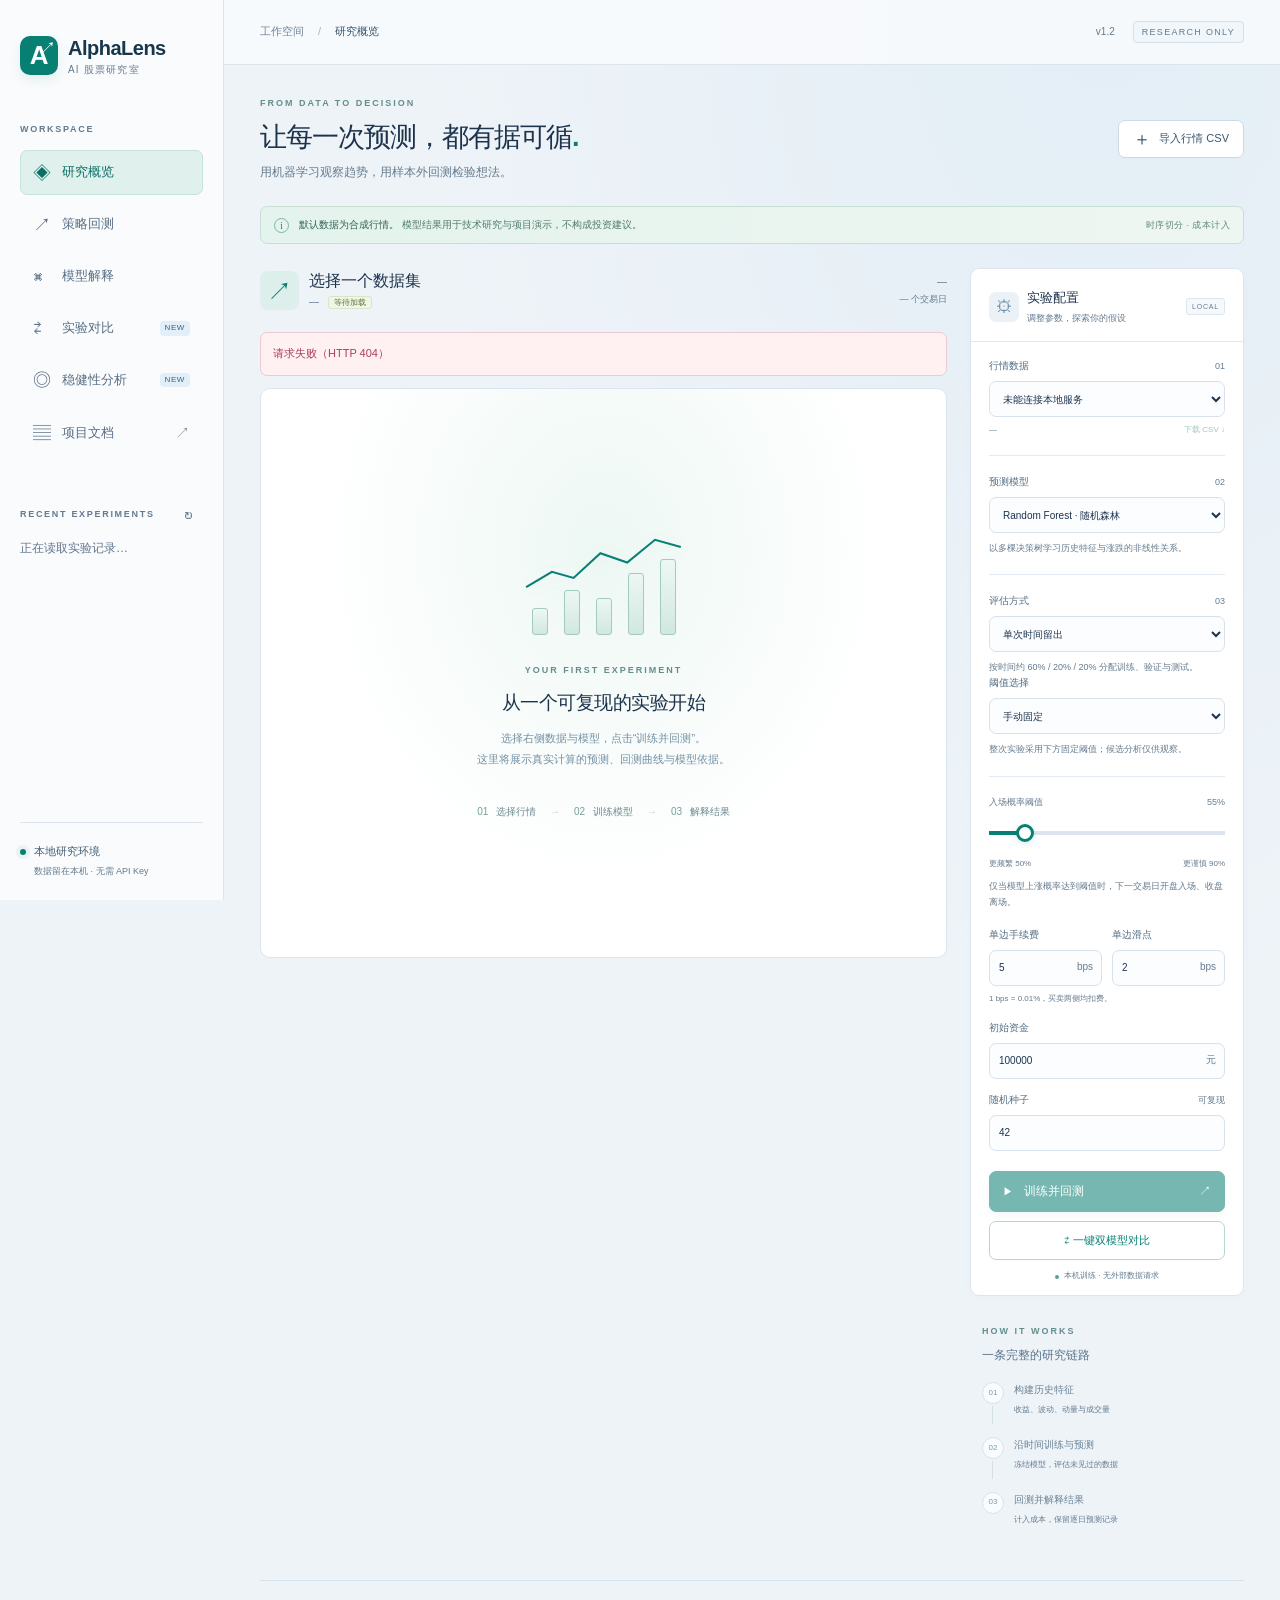
==== commit bd7148b1: "feat: add walk-forward evaluation and research diagnostics" ====
--- a/static/index.html
+++ b/static/index.html
@@ -6,10 +6,12 @@
   <meta name="color-scheme" content="light">
   <meta name="description" content="AlphaLens 本地 AI 股票趋势研究平台：时序训练、样本外回测与模型解释。">
   <title>AlphaLens · AI 股票研究室</title>
-  <link rel="stylesheet" href="/static/styles.css?v=1.1">
-  <link rel="stylesheet" href="/static/enhancements.css?v=1.1">
-  <script defer src="/static/research.js?v=1.1"></script>
-  <script defer src="/static/app.js?v=1.1"></script>
+  <link rel="stylesheet" href="/static/styles.css?v=1.2">
+  <link rel="stylesheet" href="/static/enhancements.css?v=1.2">
+  <script defer src="/static/research.js?v=1.2"></script>
+  <link rel="stylesheet" href="/static/robustness.css?v=1.2">
+  <script defer src="/static/robustness.js?v=1.2"></script>
+  <script defer src="/static/app.js?v=1.2"></script>
 </head>
 <body>
   <a class="skip-link" href="#main">跳转到研究内容</a>
@@ -21,6 +23,7 @@
       <button class="nav-item" data-view="backtest"><span class="nav-icon">↗</span>策略回测</button>
       <button class="nav-item" data-view="model"><span class="nav-icon">⌘</span>模型解释</button>
       <button class="nav-item" data-view="compare"><span class="nav-icon">⇄</span>实验对比<span class="nav-new">NEW</span></button>
+      <button class="nav-item" data-view="robustness"><span class="nav-icon">◎</span>稳健性分析<span class="nav-new">NEW</span></button>
       <button class="nav-item" id="docs-button"><span class="nav-icon">▤</span>项目文档<span class="nav-external">↗</span></button>
     </nav>
     <div class="sidebar-section-heading"><span class="sidebar-label">RECENT EXPERIMENTS</span><button class="icon-button" id="refresh-history" title="刷新实验记录" aria-label="刷新实验记录">↻</button></div>
@@ -29,7 +32,7 @@
   </aside>
 
   <main id="main" class="workspace">
-    <header class="topbar"><div class="breadcrumb">工作空间<span>/</span><strong id="view-name">研究概览</strong></div><div class="topbar-right"><span class="version-pill">v1.1</span><span class="research-badge">RESEARCH ONLY</span></div></header>
+    <header class="topbar"><div class="breadcrumb">工作空间<span>/</span><strong id="view-name">研究概览</strong></div><div class="topbar-right"><span class="version-pill">v1.2</span><span class="research-badge">RESEARCH ONLY</span></div></header>
     <div class="page-content">
       <section class="page-heading"><div><p class="eyebrow">FROM DATA TO DECISION</p><h1 id="page-title">让每一次预测，都有据可循<span>.</span></h1><p class="page-description" id="page-description">用机器学习观察趋势，用样本外回测检验想法。</p></div><button class="secondary-button" id="upload-button"><span>＋</span>导入行情 CSV</button></section>
       <div class="notice"><span class="notice-icon">i</span><p><strong id="source-notice">默认数据为合成行情。</strong> 模型结果用于技术研究与项目演示，不构成投资建议。</p><span class="notice-tag">时序切分 · 成本计入</span></div>
@@ -71,18 +74,30 @@
               <article class="panel feature-panel"><div class="panel-heading"><div><h3>模型在关注什么</h3><p id="feature-subtitle">特征相对重要性</p></div><span class="tiny-pill">TOP 6</span></div><div id="feature-list" class="feature-list"></div><p class="panel-footnote">重要性描述模型如何使用历史特征，不代表因果关系。</p></article>
             </section>
 
-            <section class="panel split-panel section-overview section-model"><div class="panel-heading"><div><h3>遵循时间的训练方式</h3><p>按日期顺序切分，保留间隔避免相邻标签跨区间</p></div><span class="tiny-pill" id="gap-label">GAP 1</span></div><div class="split-timeline"><div class="split-train" id="split-train-bar">训练集</div><span class="split-gap"></span><div class="split-validation" id="split-validation-bar">验证集</div><span class="split-gap"></span><div class="split-test" id="split-test-bar">测试集</div></div><div class="split-details"><div><span><i class="legend-dot teal"></i>训练集</span><strong id="train-dates">—</strong><small id="train-rows">—</small></div><div><span><i class="legend-dot blue"></i>验证集</span><strong id="validation-dates">—</strong><small id="validation-rows">—</small></div><div><span><i class="legend-dot violet"></i>测试集</span><strong id="test-dates">—</strong><small id="test-rows">—</small></div></div></section>
+            <section class="panel split-panel section-overview section-model"><div class="panel-heading"><div><h3>遵循时间的训练方式</h3><p id="split-description">按日期顺序切分，边界保留间隔。</p></div><span class="tiny-pill" id="gap-label">GAP 1</span></div><div class="split-timeline"><div class="split-train" id="split-train-bar">训练集</div><span class="split-gap"></span><div class="split-validation" id="split-validation-bar">验证集</div><span class="split-gap"></span><div class="split-test" id="split-test-bar">测试集</div></div><div class="split-details"><div><span><i class="legend-dot teal"></i>训练集</span><strong id="train-dates">—</strong><small id="train-rows">—</small></div><div><span><i class="legend-dot blue"></i>验证集</span><strong id="validation-dates">—</strong><small id="validation-rows">—</small></div><div><span><i class="legend-dot violet"></i>测试集</span><strong id="test-dates">—</strong><small id="test-rows">—</small></div></div></section>
 
-            <section class="panel model-details section-model" hidden><div class="panel-heading"><div><h3>实验参数与评估</h3><p>保留配置，方便复现与比较</p></div></div><div id="model-details-grid" class="details-grid"></div><div class="method-callout"><span>⌘</span><p>随机森林识别非线性特征组合，逻辑回归提供可解释的线性基线。价格方向分类和收益回归分别训练；验证集和测试集只用于评估，不参与模型拟合。</p></div></section>
+            <section class="panel model-details section-model" hidden><div class="panel-heading"><div><h3>实验参数与评估</h3><p>保留配置，方便复现与比较</p></div></div><div id="model-details-grid" class="details-grid"></div><div class="method-callout"><span>⌘</span><p>随机森林识别非线性特征组合，逻辑回归提供可解释的线性基线。价格方向分类和收益回归分别训练；每折模型只拟合训练集。阈值可在验证集选择；测试集仅用于样本外评估。</p></div></section>
 
             <section class="panel audit-panel section-overview section-backtest"><div class="panel-heading"><div><h3>每一次预测，都可以追溯</h3><p id="audit-description">最近的样本外预测与实际结果</p></div><a id="export-csv" class="text-button" aria-disabled="true">导出全部 CSV <span>↓</span></a></div><div class="audit-controls"><label>交易日从<input id="filter-start" type="date" aria-label="起始交易日"></label><label>至<input id="filter-end" type="date" aria-label="结束交易日"></label><label>策略信号<select id="filter-signal"><option value="ALL">全部信号</option><option value="BUY">仅入场</option><option value="WAIT">仅空仓</option></select></label><label>方向判断<select id="filter-correct"><option value="ALL">全部判断</option><option value="correct">判断正确</option><option value="incorrect">判断有偏差</option></select></label><button type="button" class="secondary-button" id="reset-filters">重置</button><button type="button" class="secondary-button" id="export-filtered">导出筛选结果 ↓</button></div><p class="filter-summary" id="filter-summary" role="status"></p><div class="table-scroll"><table><thead><tr><th>信号生成日</th><th>交易日</th><th>上涨概率</th><th>预测日内收益</th><th>实际日内收益</th><th>策略信号</th><th>方向判断</th></tr></thead><tbody id="predictions-body"></tbody></table></div><div class="table-footer"><span>模型信号受概率阈值约束，方向判断以 50% 为界。</span><div class="pagination"><button class="icon-button" id="table-prev" aria-label="上一页">←</button><span id="table-page">1 / 1</span><button class="icon-button" id="table-next" aria-label="下一页">→</button></div></div></section>
 
             <section class="panel notes-panel section-backtest section-model" hidden><div class="panel-heading"><div><h3>研究边界与实验说明</h3><p>读懂结果，也了解结果的适用范围</p></div></div><ul id="report-notes"></ul></section>
-            <footer class="report-footer"><span id="report-id">—</span><a id="export-model" hidden>下载训练模型 ↓</a><a id="export-json" aria-disabled="true">保存完整研究报告 JSON ↗</a></footer>
+            <section class="section-robustness" hidden>
+              <div class="panel robustness-panel" id="robustness-legacy"><div class="panel-heading"><div><h3>开始一份更完整的研究</h3><p>当前历史报告生成于旧版。选择评估方式并重新训练，即可查看逐折结果、阈值候选、成本分析与数据质量。</p></div><span class="tiny-pill">v1.2</span></div></div>
+              <div id="robustness-results" hidden>
+                <div class="robustness-summary"><article><small>EVALUATION / 时间评估</small><strong id="evaluation-summary">—</strong><p id="evaluation-range">—</p></article><article><small>BRIER SCORE / 越低越好</small><strong id="brier-score">—</strong><p>描述分数与实际标签的误差；不代表已完成校准。</p></article><article><small>DATA QUALITY / 输入检查</small><strong id="data-quality-summary">—</strong><p>只作提示，不自动删改数据。</p></article></div>
+                <section class="panel robustness-panel"><div class="panel-heading"><div><h3>每一折，都沿时间向前</h3><p>各折独立训练与验证，测试结果连续拼接，资金跨折延续。</p></div><span class="tiny-pill">WALK FORWARD</span></div><div class="table-scroll"><table class="robustness-folds"><thead><tr><th>折</th><th>训练信号日 / 行数</th><th>验证信号日 / 行数</th><th>测试交易日 / 行数</th><th>阈值</th><th>准确率</th><th>该折收益</th><th>最大回撤</th></tr></thead><tbody id="fold-results"></tbody></table></div><p class="panel-footnote">训练 / 验证 / 测试的边界各隔离 1 行。逐折收益各自从 1 计算；主回测净值不重置。后续折可使用当时已经发生的历史数据。</p></section>
+                <section class="panel robustness-panel"><div class="panel-heading"><div><h3>阈值从哪里来</h3><p>观察过去的验证期表现，保留每一个候选。</p></div><select id="threshold-fold" aria-label="选择阈值分析折数"></select></div><p id="threshold-analysis-note" class="robustness-caption"></p><div class="table-scroll"><table><thead><tr><th>候选阈值</th><th>验证净收益</th><th>验证最大回撤</th><th>验证交易数</th><th>交易数要求</th></tr></thead><tbody id="threshold-candidates"></tbody></table></div><p class="panel-footnote">自动模式按验证期含成本累计收益选择，平分取较低阈值；没有合格候选时使用备用值。重复观察测试结果后再改参数，会削弱样本外评估的可信度。</p></section>
+                <section class="panel robustness-panel"><div class="panel-heading"><div><h3>成本增加，结果怎样变化</h3><p>固定模型预测和原交易信号，手续费与滑点一起按倍数变化。</p></div><span class="tiny-pill">COST STRESS</span></div><div class="table-scroll"><table><thead><tr><th>成本倍数</th><th>单边手续费 / 滑点 bps</th><th>策略收益</th><th>最大回撤</th><th>夏普</th><th>交易数</th></tr></thead><tbody id="cost-scenarios"></tbody></table></div><p class="panel-footnote">仅作费用压力观察，不重新选择阈值或交易日期，不自动选用测试期最优参数。</p></section>
+                <section class="panel robustness-panel"><div class="panel-heading"><div><h3>分数与真实标签的距离</h3><p>样本外实际上涨占比 <strong id="observed-up-rate">—</strong> · 方向分类以 50% 为界。</p></div><span class="tiny-pill">DIAGNOSTICS</span></div><div id="confusion-matrix" class="confusion-matrix"></div><div class="table-scroll"><table><thead><tr><th>分数区间</th><th>样本数</th><th>平均模型分数</th><th>实际上涨比例</th></tr></thead><tbody id="reliability-bins"></tbody></table></div><p class="panel-footnote">区间左闭右开，最后一区间包含 100%；空区间显示 —。分箱用于描述性检查，少量样本的比例可能不稳定；当前模型输出未经概率校准。</p></section>
+                <section class="panel robustness-panel"><div class="panel-heading"><div><h3>先读懂输入数据</h3><p>对整份行情做描述性检查，不参与模型训练与阈值选择。</p></div><span class="tiny-pill">INPUT CHECKS</span></div><div id="quality-checks"></div><p class="panel-footnote">未使用特定市场交易日历。通过结构校验不代表复权、来源与交易可执行性已经核实。</p></section>
+              </div>
+            </section>
+
+            <footer class="report-footer"><span id="report-id">—</span><a id="export-model" hidden>下载训练模型 ↓</a><a id="export-html" aria-disabled="true">下载可打印报告 ↓</a><a id="export-json" aria-disabled="true">保存完整研究报告 JSON ↗</a></footer>
           </div>
         </div>
 
-        <aside class="config-column"><section class="panel config-panel"><div class="config-heading"><span class="config-icon">⚙</span><div><h2>实验配置</h2><p>调整参数，探索你的假设</p></div><span class="tiny-pill">LOCAL</span></div><form id="run-form"><label class="field-label" for="dataset-select">行情数据<span>01</span></label><select id="dataset-select" required aria-label="选择行情数据集"><option value="">正在加载…</option></select><div class="data-meta"><span id="data-config-source">—</span><a id="download-dataset" aria-disabled="true">下载 CSV ↓</a></div><div class="form-divider"></div><label class="field-label" for="model-select">预测模型<span>02</span></label><select id="model-select"><option value="random_forest">Random Forest · 随机森林</option><option value="logistic">Logistic · 逻辑回归</option></select><p id="model-help" class="field-help">以多棵决策树学习历史特征与涨跌的非线性关系。</p><div class="form-divider"></div><label class="field-label" for="threshold">入场概率阈值<span id="threshold-value">55%</span></label><input id="threshold" type="range" min="0.50" max="0.90" step="0.01" value="0.55"><div class="range-labels"><span>更频繁 50%</span><span>更谨慎 90%</span></div><p class="field-help">仅当模型上涨概率达到阈值时，下一交易日开盘入场、收盘离场。</p><div class="two-fields"><div><label class="field-label" for="cost-bps">单边手续费</label><div class="input-unit"><input id="cost-bps" type="number" min="0" max="100" step="0.1" value="5" required><span>bps</span></div></div><div><label class="field-label" for="slippage-bps">单边滑点</label><div class="input-unit"><input id="slippage-bps" type="number" min="0" max="100" step="0.1" value="2" required><span>bps</span></div></div></div><p class="field-help compact-help">1 bps = 0.01%，买卖两侧均扣费。</p><label class="field-label" for="initial-capital-input">初始资金</label><div class="input-unit"><input id="initial-capital-input" type="number" min="1000" max="1000000000" step="1000" value="100000" required><span>元</span></div><label class="field-label seed-label" for="seed-input">随机种子<span>可复现</span></label><input id="seed-input" type="number" min="0" max="2147483647" step="1" value="42" required><button type="submit" id="run-button" class="primary-button"><span class="play-icon">▶</span><span id="run-button-label">训练并回测</span><span>↗</span></button><button type="button" id="compare-run-button" class="secondary-button compare-run-button">⇄ 一键双模型对比</button><p id="config-dirty" class="config-dirty" hidden role="status">参数已修改，当前图表仍是上一次实验。点击训练应用新参数。</p><p class="local-hint"><span class="local-dot"></span>本机训练 · 无外部数据请求</p></form></section><section class="workflow-card"><span class="eyebrow">HOW IT WORKS</span><h3>一条完整的研究链路</h3><ol><li><span>01</span><div><strong>构建历史特征</strong><small>收益、波动、动量与成交量</small></div></li><li><span>02</span><div><strong>沿时间训练与预测</strong><small>冻结模型，评估未见过的数据</small></div></li><li><span>03</span><div><strong>回测并解释结果</strong><small>计入成本，保留逐日预测记录</small></div></li></ol></section></aside>
+        <aside class="config-column"><section class="panel config-panel"><div class="config-heading"><span class="config-icon">⚙</span><div><h2>实验配置</h2><p>调整参数，探索你的假设</p></div><span class="tiny-pill">LOCAL</span></div><form id="run-form"><label class="field-label" for="dataset-select">行情数据<span>01</span></label><select id="dataset-select" required aria-label="选择行情数据集"><option value="">正在加载…</option></select><div class="data-meta"><span id="data-config-source">—</span><a id="download-dataset" aria-disabled="true">下载 CSV ↓</a></div><div class="form-divider"></div><label class="field-label" for="model-select">预测模型<span>02</span></label><select id="model-select"><option value="random_forest">Random Forest · 随机森林</option><option value="logistic">Logistic · 逻辑回归</option></select><p id="model-help" class="field-help">以多棵决策树学习历史特征与涨跌的非线性关系。</p><div class="form-divider"></div><label class="field-label" for="evaluation-select">评估方式<span>03</span></label><select id="evaluation-select"><option value="holdout">单次时间留出</option><option value="walk_forward">扩展窗口滚动评估</option></select><p id="evaluation-help" class="field-help"></p><div id="folds-field" class="folds-field" hidden><label class="field-label" for="folds-input">滚动折数</label><select id="folds-input"><option value="3">3 折</option><option value="4">4 折</option><option value="5">5 折</option></select></div><label class="field-label" for="threshold-mode">阈值选择</label><select id="threshold-mode"><option value="manual">手动固定</option><option value="validation">仅验证集自动选择</option></select><p id="threshold-mode-help" class="field-help"></p><div class="form-divider"></div><label class="field-label" for="threshold"><span id="threshold-caption">入场概率阈值</span><span id="threshold-value">55%</span></label><input id="threshold" type="range" min="0.50" max="0.90" step="0.01" value="0.55"><div class="range-labels"><span>更频繁 50%</span><span>更谨慎 90%</span></div><p class="field-help">仅当模型上涨概率达到阈值时，下一交易日开盘入场、收盘离场。</p><div class="two-fields"><div><label class="field-label" for="cost-bps">单边手续费</label><div class="input-unit"><input id="cost-bps" type="number" min="0" max="100" step="0.1" value="5" required><span>bps</span></div></div><div><label class="field-label" for="slippage-bps">单边滑点</label><div class="input-unit"><input id="slippage-bps" type="number" min="0" max="100" step="0.1" value="2" required><span>bps</span></div></div></div><p class="field-help compact-help">1 bps = 0.01%，买卖两侧均扣费。</p><label class="field-label" for="initial-capital-input">初始资金</label><div class="input-unit"><input id="initial-capital-input" type="number" min="1000" max="1000000000" step="1000" value="100000" required><span>元</span></div><label class="field-label seed-label" for="seed-input">随机种子<span>可复现</span></label><input id="seed-input" type="number" min="0" max="2147483647" step="1" value="42" required><button type="submit" id="run-button" class="primary-button"><span class="play-icon">▶</span><span id="run-button-label">训练并回测</span><span>↗</span></button><button type="button" id="compare-run-button" class="secondary-button compare-run-button">⇄ 一键双模型对比</button><p id="config-dirty" class="config-dirty" hidden role="status">参数已修改，当前图表仍是上一次实验。点击训练应用新参数。</p><p class="local-hint"><span class="local-dot"></span>本机训练 · 无外部数据请求</p></form></section><section class="workflow-card"><span class="eyebrow">HOW IT WORKS</span><h3>一条完整的研究链路</h3><ol><li><span>01</span><div><strong>构建历史特征</strong><small>收益、波动、动量与成交量</small></div></li><li><span>02</span><div><strong>沿时间训练与预测</strong><small>冻结模型，评估未见过的数据</small></div></li><li><span>03</span><div><strong>回测并解释结果</strong><small>计入成本，保留逐日预测记录</small></div></li></ol></section></aside>
       </div>
       <footer class="page-footer"><span>AlphaLens <span class="muted">/</span> 把想法变成可检验的实验</span><span>Python · scikit-learn · FastAPI</span></footer>
     </div>
--- a/static/robustness.css
+++ b/static/robustness.css
@@ -0,0 +1,26 @@
+.robustness-summary{display:grid;grid-template-columns:1.5fr 1fr 1fr;gap:14px;margin-bottom:20px}
+.robustness-summary>article{padding:23px;background:#fff;border:1px solid var(--border);border-radius:12px}
+.robustness-summary strong{display:block;font-size:18px;color:var(--text);margin:10px 0}
+.robustness-summary p{font-size:11px;color:#647b8e;line-height:1.8;margin:0}
+.robustness-summary small{font-size:11px;color:#647b8e}
+.robustness-folds td{font-size:11px;min-width:85px;white-space:normal;line-height:1.9}
+.robustness-folds td:nth-child(2),.robustness-folds td:nth-child(3),.robustness-folds td:nth-child(4){min-width:145px}
+.robustness-panel{margin-bottom:20px}
+.robustness-panel .panel-heading{align-items:center}
+.robustness-panel .panel-heading select{width:auto;min-width:145px;font-size:12px}
+.selected-candidate td{background:#e9f6f2;color:#16746a}
+.quality-check{display:flex;gap:12px;align-items:flex-start;padding:17px 0;border-bottom:1px solid var(--border)}
+.quality-check:last-child{border-bottom:0}
+.quality-check strong{font-size:12px;color:#385b72}
+.quality-check p{font-size:12px;color:#647b8e;line-height:1.8;margin:5px 0 0}
+.quality-status{width:25px;height:25px;flex-shrink:0;display:grid;place-items:center;border-radius:7px;background:#e9f6ef;color:#2d816b}
+.quality-status.needs-review{background:#fff3df;color:#966d27}
+.confusion-matrix{display:grid;grid-template-columns:repeat(2,1fr);gap:10px;margin:15px 0 24px}
+.confusion-matrix>div{background:#f5f8fb;border:1px solid var(--border);border-radius:8px;padding:13px}
+.confusion-matrix small{font-size:11px;color:#647b8e}
+.confusion-matrix strong{display:block;font-size:22px;color:#385b72;margin-top:6px}
+.robustness-caption{font-size:12px;color:#647b8e;line-height:1.9;margin:0 0 15px}
+.folds-field{margin-top:15px}
+.report-footer{flex-wrap:wrap;gap:14px}
+.report-footer a{white-space:nowrap}
+@media(max-width:1000px){.robustness-summary{grid-template-columns:1fr}.robustness-summary strong{font-size:17px}}
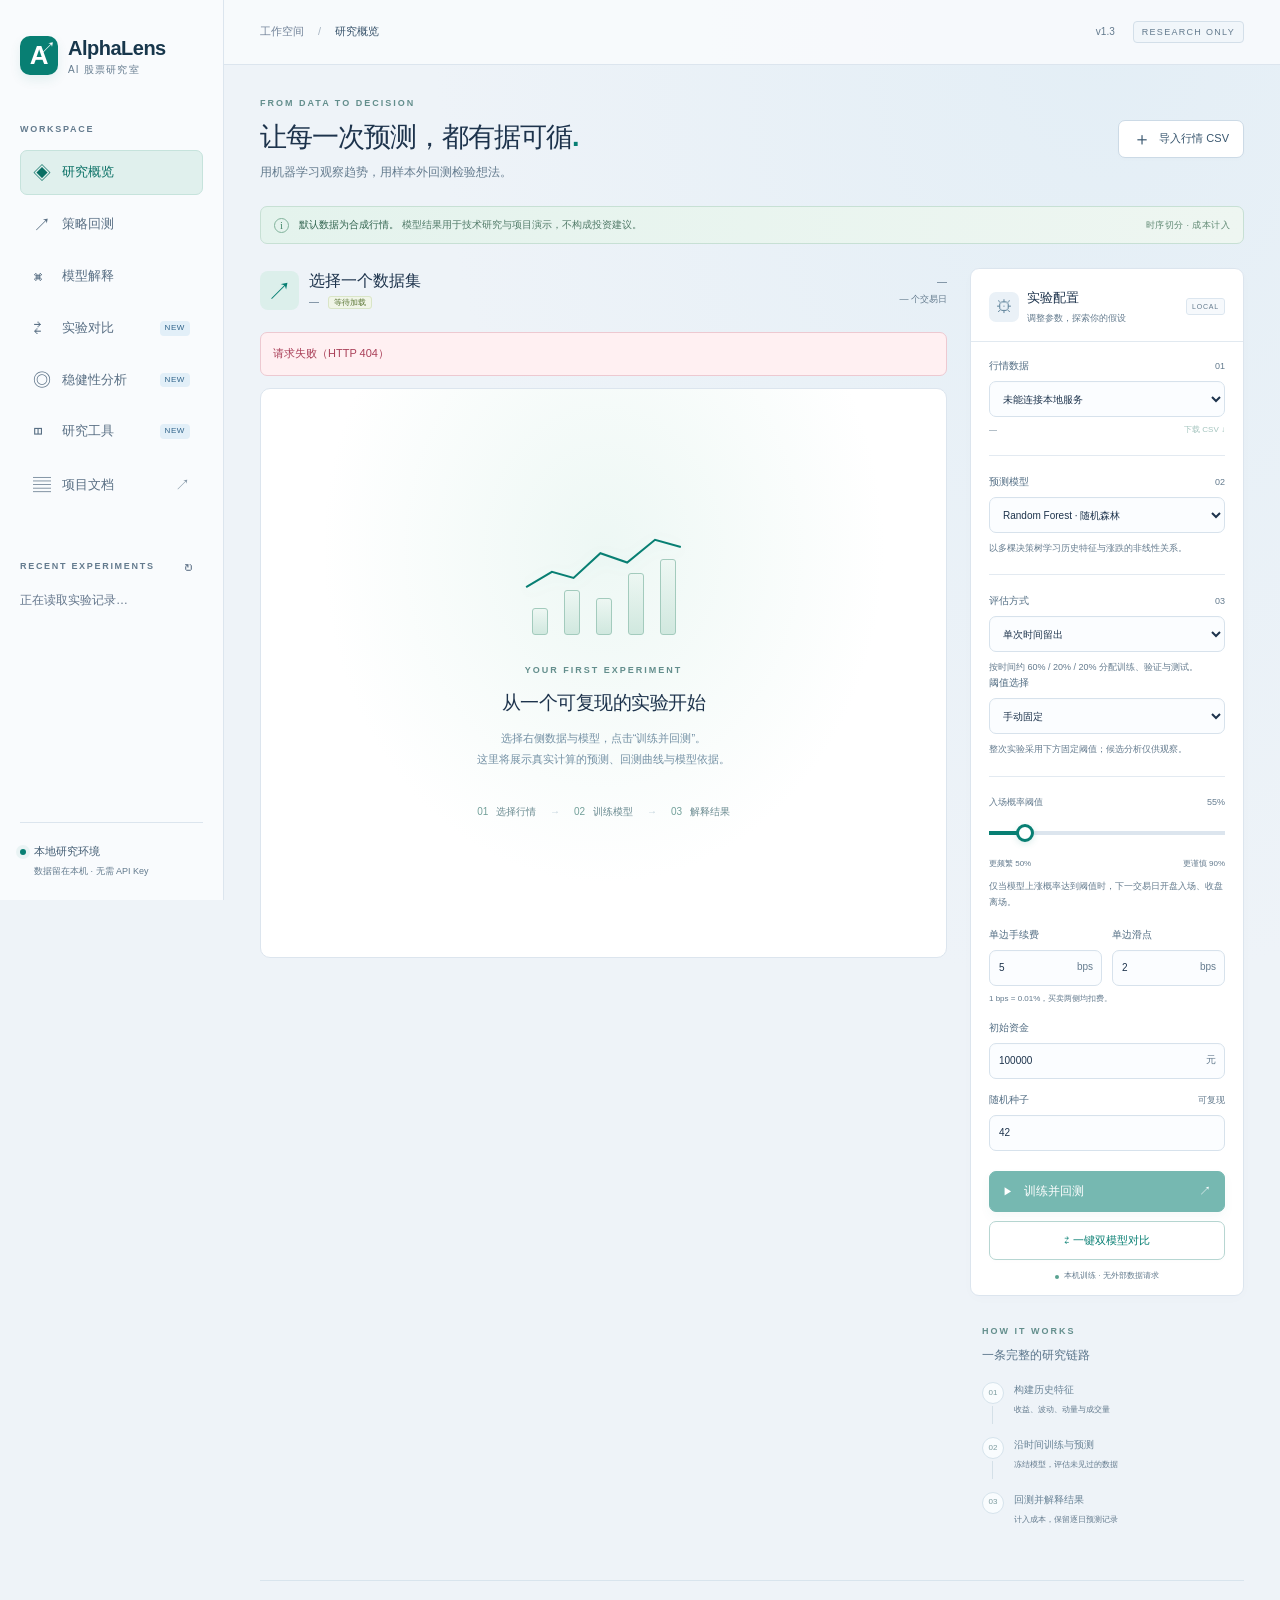
==== commit 3ff1bdde: "feat: add technical research tools and paper portfolio controls" ====
--- a/static/index.html
+++ b/static/index.html
@@ -6,12 +6,14 @@
   <meta name="color-scheme" content="light">
   <meta name="description" content="AlphaLens 本地 AI 股票趋势研究平台：时序训练、样本外回测与模型解释。">
   <title>AlphaLens · AI 股票研究室</title>
-  <link rel="stylesheet" href="/static/styles.css?v=1.2">
-  <link rel="stylesheet" href="/static/enhancements.css?v=1.2">
-  <script defer src="/static/research.js?v=1.2"></script>
-  <link rel="stylesheet" href="/static/robustness.css?v=1.2">
-  <script defer src="/static/robustness.js?v=1.2"></script>
-  <script defer src="/static/app.js?v=1.2"></script>
+  <link rel="stylesheet" href="/static/styles.css?v=1.3">
+  <link rel="stylesheet" href="/static/enhancements.css?v=1.3">
+  <script defer src="/static/research.js?v=1.3"></script>
+  <link rel="stylesheet" href="/static/robustness.css?v=1.3">
+  <script defer src="/static/robustness.js?v=1.3"></script>
+  <link rel="stylesheet" href="/static/tools.css?v=1.3">
+  <script defer src="/static/tools.js?v=1.3"></script>
+  <script defer src="/static/app.js?v=1.3"></script>
 </head>
 <body>
   <a class="skip-link" href="#main">跳转到研究内容</a>
@@ -24,6 +26,7 @@
       <button class="nav-item" data-view="model"><span class="nav-icon">⌘</span>模型解释</button>
       <button class="nav-item" data-view="compare"><span class="nav-icon">⇄</span>实验对比<span class="nav-new">NEW</span></button>
       <button class="nav-item" data-view="robustness"><span class="nav-icon">◎</span>稳健性分析<span class="nav-new">NEW</span></button>
+      <button class="nav-item" data-view="workbench"><span class="nav-icon">◫</span>研究工具<span class="nav-new">NEW</span></button>
       <button class="nav-item" id="docs-button"><span class="nav-icon">▤</span>项目文档<span class="nav-external">↗</span></button>
     </nav>
     <div class="sidebar-section-heading"><span class="sidebar-label">RECENT EXPERIMENTS</span><button class="icon-button" id="refresh-history" title="刷新实验记录" aria-label="刷新实验记录">↻</button></div>
@@ -32,7 +35,7 @@
   </aside>
 
   <main id="main" class="workspace">
-    <header class="topbar"><div class="breadcrumb">工作空间<span>/</span><strong id="view-name">研究概览</strong></div><div class="topbar-right"><span class="version-pill">v1.2</span><span class="research-badge">RESEARCH ONLY</span></div></header>
+    <header class="topbar"><div class="breadcrumb">工作空间<span>/</span><strong id="view-name">研究概览</strong></div><div class="topbar-right"><span class="version-pill">v1.3</span><span class="research-badge">RESEARCH ONLY</span></div></header>
     <div class="page-content">
       <section class="page-heading"><div><p class="eyebrow">FROM DATA TO DECISION</p><h1 id="page-title">让每一次预测，都有据可循<span>.</span></h1><p class="page-description" id="page-description">用机器学习观察趋势，用样本外回测检验想法。</p></div><button class="secondary-button" id="upload-button"><span>＋</span>导入行情 CSV</button></section>
       <div class="notice"><span class="notice-icon">i</span><p><strong id="source-notice">默认数据为合成行情。</strong> 模型结果用于技术研究与项目演示，不构成投资建议。</p><span class="notice-tag">时序切分 · 成本计入</span></div>
@@ -55,6 +58,35 @@
               <div class="comparison-chart-heading"><h3>同起点的样本外净值</h3><div class="chart-legend"><span><i class="legend-dot teal"></i>实验 A</span><span><i class="legend-dot blue"></i>实验 B</span></div></div><div class="chart-container" id="compare-chart" aria-label="两次实验归一化净值"></div><p class="panel-footnote">净值从 1 起算。仅在数据指纹和完整测试日期一致时叠加；不同成本或阈值会影响比较结果。</p></div>
             </section>
           </section>
+          <section id="tool-workspace" hidden>
+            <div class="tool-toolbar panel"><div><span class="eyebrow">RESEARCH TOOLKIT</span><h2>把分析变成可追溯的观察</h2><p>本地日线快照 · 手动模拟记账 · 站内预警</p></div><div class="tool-snapshot-controls"><label>分析数据集<select id="tool-dataset" aria-label="研究工具数据集"></select></label><label>历史截止日<input type="date" id="tool-asof" aria-label="历史截止日"></label><button class="secondary-button" id="tool-refresh">读取快照 ↻</button></div></div>
+            <div class="tool-tabs" role="group" aria-label="研究工具分类"><button data-tool="technical" class="active">01 技术分析</button><button data-tool="watchlist">02 自选预警</button><button data-tool="scanner">03 策略扫描</button><button data-tool="portfolio">04 模拟持仓</button></div>
+            <div class="tool-review-actions"><a class="secondary-button" id="export-daily-review" aria-disabled="true">下载研究日报 HTML ↓</a><a class="text-button" id="export-review-json" aria-disabled="true">日报 JSON ↓</a></div><p id="tools-status" class="tool-status" role="status">正在读取本地快照…</p>
+            <div data-tool-panel="technical">
+              <div class="tool-metrics"><article><small>TECHNICAL / 技术规则分</small><strong id="technical-score">—</strong><p id="technical-score-label">非模型上涨概率</p></article><article><small>RSI 14 / 简单平均</small><strong id="tool-rsi">—</strong><p>观察动量区间</p></article><article><small>MACD / DIF − DEA × 2</small><strong id="tool-macd">—</strong><p id="tool-dif-dea">—</p></article><article><small>ATR 14 / 波动</small><strong id="tool-atr">—</strong><p>最近 14 期真实波幅均值</p></article></div>
+              <section class="panel tools-panel"><div class="panel-heading"><div><h3>价格的每一根刻度</h3><p id="technical-date">已有日线 K 线 · MA5 / MA20 / MA60</p></div><div class="segmented-control"><button type="button" data-candles="30">30 日</button><button type="button" data-candles="90" class="active">90 日</button></div></div><div id="candlestick-chart" class="tool-candlestick" aria-label="历史 OHLC K线"></div><p class="panel-footnote">青色为空心上涨、蓝灰色为实心非上涨，以当日收盘相对开盘判断；均线仅使用过去记录。悬停查看日线数值。</p></section>
+              <section class="panel tools-panel"><div class="panel-heading"><div><h3>多一个角度，读懂波动</h3><p>MACD、RSI、KDJ、布林带可切换查看。</p></div><select id="indicator-select" aria-label="技术指标图表"><option value="macd">MACD · DIF / DEA / 2×差值</option><option value="rsi">RSI 14</option><option value="kdj">KDJ · 9 / 3 / 3</option><option value="boll">布林带 · 20 / 2</option></select></div><div id="indicator-chart" class="chart-container" aria-label="技术指标历史曲线"></div></section>
+              <section class="panel tools-panel"><div class="panel-heading"><div><h3>分数的证据，与数据的缺口</h3><p>技术分由五项透明规则组成；综合评分需覆盖全部维度。</p></div><span class="tiny-pill" id="score-coverage">数据覆盖 —</span></div><div id="score-components" class="score-components"></div><div id="score-dimensions" class="source-dimensions"></div><p class="panel-footnote">技术面 25%、资金面 30%、基本面 10%、消息面 20%、情绪面 15%。当前仅计算技术面；综合评分为空，缺失维度不按零分计入。</p></section>
+            </div>
+            <div data-tool-panel="watchlist" hidden>
+              <section class="panel tools-panel"><div class="panel-heading"><div><h3>你的观察清单</h3><p>为已有数据集配置成本参考与七类预警规则。</p></div><button class="secondary-button" id="add-watch">＋ 当前数据加入自选</button></div><div class="tool-actions"><button class="primary-button" id="scan-watch">立即扫描</button><label class="tool-inline-check"><input type="checkbox" id="monitor-enabled">后台检查本地快照</label><select id="monitor-interval" aria-label="后台检查间隔"><option value="30">每 30 秒</option><option value="60" selected>每 60 秒</option><option value="300">每 5 分钟</option></select><button class="secondary-button" id="save-monitor">保存检查设置</button></div><p id="monitor-status" class="tool-caption"></p><div class="table-scroll"><table><thead><tr><th>自选数据集</th><th>行情截至</th><th>收盘价</th><th>参考成本收益</th><th>启用规则</th><th>操作</th></tr></thead><tbody id="watchlist-body"></tbody></table></div><p class="panel-footnote">自动检查只在本地服务运行期间生效，重复快照预警自动去重；不会刷新外部行情。关闭网页不影响服务内的检查线程。</p></section>
+              <section class="panel tools-panel"><div class="panel-heading"><div><h3>每一次提醒，都留下依据</h3><p>成本盈亏、收盘涨跌、量能、均线交叉、RSI、跳空、持有区间回撤。</p></div><a class="text-button" href="/api/alerts-export">导出预警 CSV ↓</a></div><div class="tool-actions"><label class="tool-inline-check"><input type="checkbox" id="alerts-unread">只看未读</label><span id="alerts-count" class="muted"></span></div><div id="alerts-list" class="alerts-list"></div></section>
+            </div>
+            <div data-tool-panel="scanner" hidden>
+              <section class="panel tools-panel"><div class="panel-heading"><div><h3>让条件，逐条接受检查</h3><p>参考新高动量策略与涨幅事件，扫描当前已导入的数据集。</p></div><span class="tiny-pill">RULE SCANNER</span></div><form id="scan-form" class="tool-form-grid"><label>新高回看记录数<input id="scan-lookback" type="number" value="250" min="20" max="500" required></label><label>最低量比<input id="scan-volume" type="number" value="1.5" min="1" max="10" step="0.1" required></label><label>RSI 上限<input id="scan-rsi" type="number" value="85" min="1" max="100" required></label><label>涨幅事件阈值<select id="scan-event"><option value="0.05">5%</option><option value="0.10" selected>10%</option><option value="0.20">20%</option><option value="0.30">30%</option></select></label><label class="wide-field">参考指数数据集（可选）<select id="scan-benchmark"><option value="">未提供 · 对应条件显示未知</option></select></label><button class="primary-button" type="submit" id="run-scan">扫描全部本地数据 ↗</button></form><p class="panel-footnote">截止日沿用上方日期。未提供同日参考指数时，不把指数条件算作通过；新高按指定记录数计算，不等于上市历史新高。</p></section>
+              <section class="panel tools-panel"><div class="panel-heading"><div><h3>新高动量 · 条件明细</h3><p id="scanner-summary">尚未扫描。</p></div></div><div id="strategy-results" class="strategy-results"></div></section>
+              <section class="panel tools-panel"><div class="panel-heading"><div><h3>连续涨幅事件</h3><p>记录满足自定义收盘涨幅阈值的连续次数。</p></div></div><div class="table-scroll"><table><thead><tr><th>数据集</th><th>截至</th><th>当期涨跌</th><th>事件阈值</th><th>连续次数</th></tr></thead><tbody id="event-results"></tbody></table></div><p class="panel-footnote">这不是交易所涨停板识别，不含封单、排队成交、板块涨跌幅规则或次日晋级预测。</p></section>
+            </div>
+            <div data-tool-panel="portfolio" hidden>
+              <div class="tool-metrics"><article><small>PAPER EQUITY / 模拟资产</small><strong id="paper-equity">—</strong><p id="paper-return">初始虚拟资金 100000</p></article><article><small>CASH / 可用虚拟现金</small><strong id="paper-cash">—</strong><p>已扣模拟费用</p></article><article><small>EXPOSURE / 总仓位</small><strong id="paper-exposure">—</strong><p id="paper-position-cap">—</p></article><article><small>DRAWDOWN / 当前回撤</small><strong id="paper-drawdown">—</strong><p id="paper-date">—</p></article></div>
+              <div id="paper-risk-notice" class="tool-risk-notice" role="status"></div>
+              <section class="panel tools-panel"><div class="panel-heading"><div><h3>手动记录一次模拟成交</h3><p id="paper-fill-note">按所选数据和记录日收盘价，结合配置滑点与费用记账。</p></div><span class="tiny-pill">SIMULATION</span></div><form id="paper-trade-form" class="tool-form-grid"><label>方向<select id="paper-side"><option value="BUY">模拟买入</option><option value="SELL">模拟卖出</option></select></label><label>整数份额<input id="paper-quantity" type="number" min="1" max="10000000" step="1" value="100" required></label><label>成交记录日<input id="paper-trade-date" type="date" required></label><button type="submit" class="primary-button" id="record-paper-trade">录入模拟成交</button></form><p class="panel-footnote">使用虚拟资金；卖出仅允许更早记录日买入的份额。每笔按时间顺序保存，记录日必须在所选数据中存在。</p></section>
+              <section class="panel tools-panel"><div class="panel-heading"><div><h3>持仓，与它承担的风险</h3><p>FIFO 成本含买入费用；按截止日前最后一条收盘估值。</p></div><button class="secondary-button" id="refresh-paper">刷新估值 ↻</button></div><div class="table-scroll"><table><thead><tr><th>数据集 / 行情日</th><th>持有 / 可卖</th><th>平均成本</th><th>最新收盘</th><th>浮动盈亏</th><th>仓位</th><th>风险提示</th></tr></thead><tbody id="paper-positions"></tbody></table></div><div id="paper-equity-chart" class="chart-container" aria-label="模拟资产历史曲线"></div></section>
+              <section class="panel tools-panel"><div class="panel-heading"><div><h3>把仓位约束写进系统</h3><p>买入前检查现金、仓位、持仓数和系统风险；风险提醒不会自动清仓。</p></div></div><form id="paper-risk-form" class="tool-form-grid"></form><p class="panel-footnote">连续亏损达到指定记录日数时，单标的上限减半。资产首次跌破回撤线后暂停指定记录日数；当日亏损上限只约束当前记录日新增买入。执行假设见使用文档。</p></section>
+              <section class="panel tools-panel"><div class="panel-heading"><div><h3>一份可以复盘的模拟日志</h3><p>保存方向、日期、成交价、费用及已实现盈亏。</p></div><a class="text-button" href="/api/paper/export">导出账本 CSV ↓</a></div><div class="table-scroll"><table><thead><tr><th>日期</th><th>数据集</th><th>方向</th><th>份额</th><th>成交价</th><th>费用</th><th>已实现盈亏</th></tr></thead><tbody id="paper-journal"></tbody></table></div><ul id="paper-assumptions" class="tools-assumptions"></ul></section>
+            </div>
+          </section>
+
           <div id="report-content" hidden>
             <section class="metric-grid section-overview section-backtest">
               <article class="metric-card"><div class="metric-label">策略累计收益<span class="metric-symbol">↗</span></div><strong id="metric-return">—</strong><small id="metric-return-detail">样本外 · 已扣交易成本</small><div class="metric-bottom-line teal"></div></article>
@@ -82,7 +114,7 @@
 
             <section class="panel notes-panel section-backtest section-model" hidden><div class="panel-heading"><div><h3>研究边界与实验说明</h3><p>读懂结果，也了解结果的适用范围</p></div></div><ul id="report-notes"></ul></section>
             <section class="section-robustness" hidden>
-              <div class="panel robustness-panel" id="robustness-legacy"><div class="panel-heading"><div><h3>开始一份更完整的研究</h3><p>当前历史报告生成于旧版。选择评估方式并重新训练，即可查看逐折结果、阈值候选、成本分析与数据质量。</p></div><span class="tiny-pill">v1.2</span></div></div>
+              <div class="panel robustness-panel" id="robustness-legacy"><div class="panel-heading"><div><h3>开始一份更完整的研究</h3><p>当前历史报告生成于旧版。选择评估方式并重新训练，即可查看逐折结果、阈值候选、成本分析与数据质量。</p></div><span class="tiny-pill">v1.3</span></div></div>
               <div id="robustness-results" hidden>
                 <div class="robustness-summary"><article><small>EVALUATION / 时间评估</small><strong id="evaluation-summary">—</strong><p id="evaluation-range">—</p></article><article><small>BRIER SCORE / 越低越好</small><strong id="brier-score">—</strong><p>描述分数与实际标签的误差；不代表已完成校准。</p></article><article><small>DATA QUALITY / 输入检查</small><strong id="data-quality-summary">—</strong><p>只作提示，不自动删改数据。</p></article></div>
                 <section class="panel robustness-panel"><div class="panel-heading"><div><h3>每一折，都沿时间向前</h3><p>各折独立训练与验证，测试结果连续拼接，资金跨折延续。</p></div><span class="tiny-pill">WALK FORWARD</span></div><div class="table-scroll"><table class="robustness-folds"><thead><tr><th>折</th><th>训练信号日 / 行数</th><th>验证信号日 / 行数</th><th>测试交易日 / 行数</th><th>阈值</th><th>准确率</th><th>该折收益</th><th>最大回撤</th></tr></thead><tbody id="fold-results"></tbody></table></div><p class="panel-footnote">训练 / 验证 / 测试的边界各隔离 1 行。逐折收益各自从 1 计算；主回测净值不重置。后续折可使用当时已经发生的历史数据。</p></section>
@@ -105,6 +137,8 @@
 
   <dialog id="upload-dialog"><form id="upload-form"><div class="dialog-heading"><div><span class="eyebrow">IMPORT DATA</span><h2>导入你的行情数据</h2></div><button type="button" class="icon-button dialog-close" aria-label="关闭导入窗口">×</button></div><p>上传按交易日记录的 OHLCV CSV。字段名为 <code>date, open, high, low, close, volume</code>，至少 <span id="min-rows">300</span> 行。</p><label class="field-label" for="dataset-upload-name">数据集名称 <span>可选</span></label><input id="dataset-upload-name" type="text" maxlength="80" placeholder="例如：我的研究样本"><label class="upload-zone" for="csv-file"><span class="upload-icon">↥</span><strong id="upload-file-label">点击选择 CSV 文件</strong><small>UTF-8 编码 · 最大 <span id="max-upload">8</span> MB</small><input id="csv-file" name="file" type="file" accept=".csv,text/csv" required></label><p class="field-help">请使用已获授权的数据；真实股票宜使用复权行情，避免拆股、分红造成的价格跳变。</p><div id="upload-error" class="error-banner" hidden role="alert"></div><button class="primary-button" type="submit" id="upload-submit">导入数据集 <span>↗</span></button></form></dialog>
   <dialog id="docs-dialog" class="docs-dialog"><div class="dialog-heading"><div><span class="eyebrow">PROJECT HANDBOOK</span><h2>项目说明与演示指南</h2></div><button type="button" class="icon-button dialog-close" aria-label="关闭文档窗口">×</button></div><p class="muted">从第一次运行，到解释每一个研究结果。</p><div id="docs-list" class="docs-list"></div><div class="method-callout"><span>i</span><p>默认演示数据由程序生成，不对应任何真实证券。真实行情的预测效果需独立评估；回测结果不代表未来收益。</p></div></dialog>
+  <dialog id="watch-dialog"><form id="watch-form"><div class="dialog-heading"><div><span class="eyebrow">WATCHLIST RULES</span><h2>自选与预警设置</h2></div><button type="button" class="icon-button dialog-close" aria-label="关闭自选设置">×</button></div><p id="watch-dataset-name"></p><input id="watch-dataset-id" type="hidden"><div class="tool-form-grid"><label>参考成本（可留空）<input id="watch-cost" type="number" min="0.000001" max="1000000000" step="any"></label><label>成本起始日<input id="watch-cost-date" type="date"></label><label>成本盈利阈值 %<input data-watch-field="profit" type="number" min="0.1" max="200" step="0.1" required></label><label>成本亏损阈值 %<input data-watch-field="loss" type="number" min="0.1" max="90" step="0.1" required></label><label>收盘涨跌提醒 %<input data-watch-field="change" type="number" min="0.1" max="100" step="0.1" required></label><label>跳空提醒 %<input data-watch-field="gap" type="number" min="0.1" max="100" step="0.1" required></label><label>放量上限（倍）<input data-watch-field="volume_high" type="number" min="1.01" max="20" step="0.01" required></label><label>缩量下限（倍）<input data-watch-field="volume_low" type="number" min="0" max="0.99" step="0.01" required></label><label>RSI 上限<input data-watch-field="rsi_high" type="number" min="50" max="100" required></label><label>RSI 下限<input data-watch-field="rsi_low" type="number" min="0" max="49" required></label><label>移动止盈激活幅度 %<input data-watch-field="trailing_activation" type="number" min="0.1" max="200" step="0.1" required></label><label>峰值回撤提醒 %<input data-watch-field="trailing_drawdown" type="number" min="0.1" max="90" step="0.1" required></label></div><fieldset class="rule-checkboxes"><legend>启用规则</legend><label><input type="checkbox" data-watch-rule="cost">成本盈亏</label><label><input type="checkbox" data-watch-rule="change">收盘涨跌</label><label><input type="checkbox" data-watch-rule="volume">成交量异常</label><label><input type="checkbox" data-watch-rule="ma_cross">均线交叉</label><label><input type="checkbox" data-watch-rule="rsi">RSI 区间</label><label><input type="checkbox" data-watch-rule="gap">开盘跳空</label><label><input type="checkbox" data-watch-rule="trailing">持有区间回撤</label></fieldset><p id="watch-form-error" class="error-banner" hidden></p><button class="primary-button" type="submit" id="save-watch-button">保存自选与规则</button></form></dialog>
+
   <div id="toast" class="toast" role="status" aria-live="polite" hidden></div>
 </body>
 </html>
--- a/static/tools.css
+++ b/static/tools.css
@@ -0,0 +1,33 @@
+.dashboard-layout.tool-mode{grid-template-columns:minmax(0,1fr)}
+.tool-toolbar{padding:24px;display:flex;justify-content:space-between;align-items:center;gap:24px;margin-bottom:18px}
+.tool-toolbar h2{font-size:20px;margin:5px 0}.tool-toolbar p,.tool-caption,.tool-status{font-size:12px;color:#647b8e;line-height:1.9}
+.tool-snapshot-controls{display:flex;align-items:end;gap:12px;flex-wrap:wrap}.tool-snapshot-controls label{font-size:11px;color:#647b8e;display:grid;gap:5px}
+.tool-snapshot-controls select{min-width:190px}.tool-snapshot-controls input{width:160px}
+.tool-tabs{display:flex;gap:8px;border-bottom:1px solid var(--border);padding-bottom:12px;margin-bottom:12px;overflow:auto}
+.tool-tabs button{background:white;border:1px solid var(--border);border-radius:8px;padding:10px 16px;white-space:nowrap;color:#60788e}
+.tool-tabs button.active{background:#e0f0ed;border-color:#9acfc5;color:#087f73}
+.tool-status{margin:0 0 18px}.tool-metrics{display:grid;grid-template-columns:repeat(4,minmax(0,1fr));gap:15px;margin-bottom:20px}
+.tool-review-actions{display:flex;align-items:center;gap:15px;float:right;margin:0 0 12px 15px;font-size:11px}.tool-review-actions .secondary-button{padding:7px 12px}.tool-status{min-height:36px;display:flex;align-items:center}
+.tool-metrics article{background:#fff;border:1px solid var(--border);border-radius:12px;padding:22px;min-width:0}
+.tool-metrics small{font-size:10px;color:#647b8e}.tool-metrics strong{display:block;margin:10px 0;color:#24445e;font-size:27px;line-height:1.2}
+.tool-metrics p{font-size:11px;color:#647b8e;line-height:1.8}.tools-panel{margin-bottom:20px;overflow:hidden}.tools-panel .panel-heading{align-items:center}
+.tools-panel .panel-heading select{width:auto;max-width:250px;font-size:12px}.tools-panel .primary-button{width:auto}
+.tool-candlestick{height:370px;padding:12px 16px 0}.tool-candlestick svg{width:100%;height:100%;display:block}
+.tool-candlestick svg text{fill:#647b8e;font-size:11px}.tool-candlestick .candle-up{stroke:#087f73;fill:#e1f3ed}.tool-candlestick .candle-down{stroke:#6685a4;fill:#6685a4}
+.score-components{padding:20px 24px;display:grid;grid-template-columns:repeat(5,minmax(0,1fr));gap:12px}.score-component{padding:15px;background:#f5f8fb;border:1px solid var(--border);border-radius:9px}
+.score-component strong{display:block;font-size:12px;color:#365a72}.score-component span{display:block;font-size:11px;color:#647b8e;margin-top:8px;line-height:1.8}
+.source-dimensions{display:grid;grid-template-columns:repeat(5,minmax(0,1fr));gap:10px;padding:0 24px 12px}.source-dimensions div{border-left:3px solid #cbd8e4;padding:3px 10px;color:#647b8e;font-size:11px}.source-dimensions div.available{border-color:#209c8c}.source-dimensions small{display:block;margin-top:5px}
+.tool-actions{display:flex;align-items:center;gap:16px;flex-wrap:wrap;padding:20px 24px}.tool-actions .primary-button{margin:0;padding:10px 18px}.tool-actions select{width:auto;min-width:140px}
+.tool-inline-check{display:flex;align-items:center;gap:7px;color:#526f86;font-size:12px}.tool-inline-check input,.rule-checkboxes input{width:15px;height:15px;accent-color:#087f73}
+.tool-caption{padding:0 24px 18px}.table-action{background:transparent;border:0;color:#087f73;font-size:11px;padding:6px;cursor:pointer}.table-action.danger{color:#b34b62}
+.alerts-list{padding:0 24px 20px}.alert-item{padding:17px 0;border-bottom:1px solid var(--border);display:flex;justify-content:space-between;align-items:start;gap:18px}.alert-item:last-child{border-bottom:0}.alert-item h4{font-size:13px;margin:0 0 6px;color:#38566f}.alert-item p{font-size:12px;color:#647b8e;line-height:1.9}.alert-item small{font-size:10px;color:#647b8e;display:block;margin-top:5px}.alert-item.read{opacity:.65}
+.tool-form-grid{padding:20px 24px;display:grid;grid-template-columns:repeat(4,minmax(0,1fr));gap:18px;align-items:end}.tool-form-grid label{display:grid;gap:7px;font-size:11px;color:#526f86}.tool-form-grid .wide-field{grid-column:span 2}.tool-form-grid .primary-button{width:100%;margin:0;min-height:42px}
+.strategy-results{padding:20px 24px}.strategy-card{border:1px solid var(--border);border-radius:10px;margin-bottom:12px;padding:15px;background:#fbfdff}.strategy-card summary{cursor:pointer;display:flex;justify-content:space-between;align-items:center;gap:12px;font-size:13px;color:#365a72;list-style:none}.strategy-card summary small{font-size:11px;color:#647b8e}.strategy-card ul{padding:10px 0 0;list-style:none;margin:0}.strategy-card li{padding:7px 0;font-size:12px;color:#647b8e}.condition-pass{color:#087f73}.condition-fail{color:#b4586e}.condition-unknown{color:#96752e}
+.tool-risk-notice{background:#edf6f2;color:#397d66;border:1px solid #c5e1d3;border-radius:9px;padding:15px 20px;font-size:12px;line-height:1.8;margin:0 0 20px}.tool-risk-notice.blocked{background:#fff3eb;color:#985b3d;border-color:#eed7c6}
+.tools-assumptions{color:#647b8e;font-size:11px;line-height:1.9;padding:0 24px 18px 40px}
+#watch-dialog{max-width:740px;width:calc(100vw - 32px);max-height:90vh}#watch-dialog .tool-form-grid{grid-template-columns:repeat(2,minmax(0,1fr));padding:20px 0}
+.rule-checkboxes{border:1px solid var(--border);padding:15px;border-radius:8px;display:flex;gap:12px;flex-wrap:wrap;margin:0 0 20px}.rule-checkboxes legend{font-size:12px;color:#647b8e}.rule-checkboxes label{font-size:12px;display:flex;gap:6px;align-items:center;color:#526f86}
+@media(max-height:800px) and (min-width:601px){.main-nav{max-height:330px;overflow:auto;flex-shrink:0}.sidebar-section-heading{margin-top:20px}.brand{margin-bottom:25px}}
+@media(max-width:1100px){.tool-toolbar{align-items:start;flex-direction:column}.tool-form-grid{grid-template-columns:repeat(2,minmax(0,1fr))}.score-components{grid-template-columns:repeat(3,minmax(0,1fr))}.tool-metrics{grid-template-columns:repeat(2,minmax(0,1fr))}}
+@media(max-width:600px){.tool-review-actions{float:none;margin:0 0 10px}.tool-status{min-height:0}}
+@media(max-width:600px){.tool-toolbar{padding:16px}.tool-snapshot-controls{width:100%}.tool-snapshot-controls label{flex:1;min-width:110px}.tool-snapshot-controls select,.tool-snapshot-controls input{min-width:0;width:100%}.tool-snapshot-controls button{width:100%}.tool-tabs button{padding:9px 12px;font-size:11px}.tool-metrics{gap:9px}.tool-metrics article{padding:15px}.tool-metrics strong{font-size:21px}.tool-metrics small{font-size:8px}.tool-form-grid{padding:16px;gap:12px}.score-components{padding:16px;grid-template-columns:repeat(2,minmax(0,1fr))}.source-dimensions{padding:0 16px 12px;grid-template-columns:repeat(2,minmax(0,1fr))}.tool-candlestick{height:280px;padding:10px}.tool-actions{padding:16px;gap:10px}.tool-actions button{flex:1;min-width:120px}.tool-caption{padding:0 16px 15px}.tools-panel .panel-heading{flex-wrap:wrap}.strategy-results,.alerts-list{padding:16px}.strategy-card summary{align-items:start;flex-direction:column}.tool-form-grid .wide-field{grid-column:span 2}.tool-form-grid .primary-button{font-size:11px}.alert-item{flex-wrap:wrap}#watch-dialog .tool-form-grid{padding:16px 0}.tool-status{font-size:11px}}
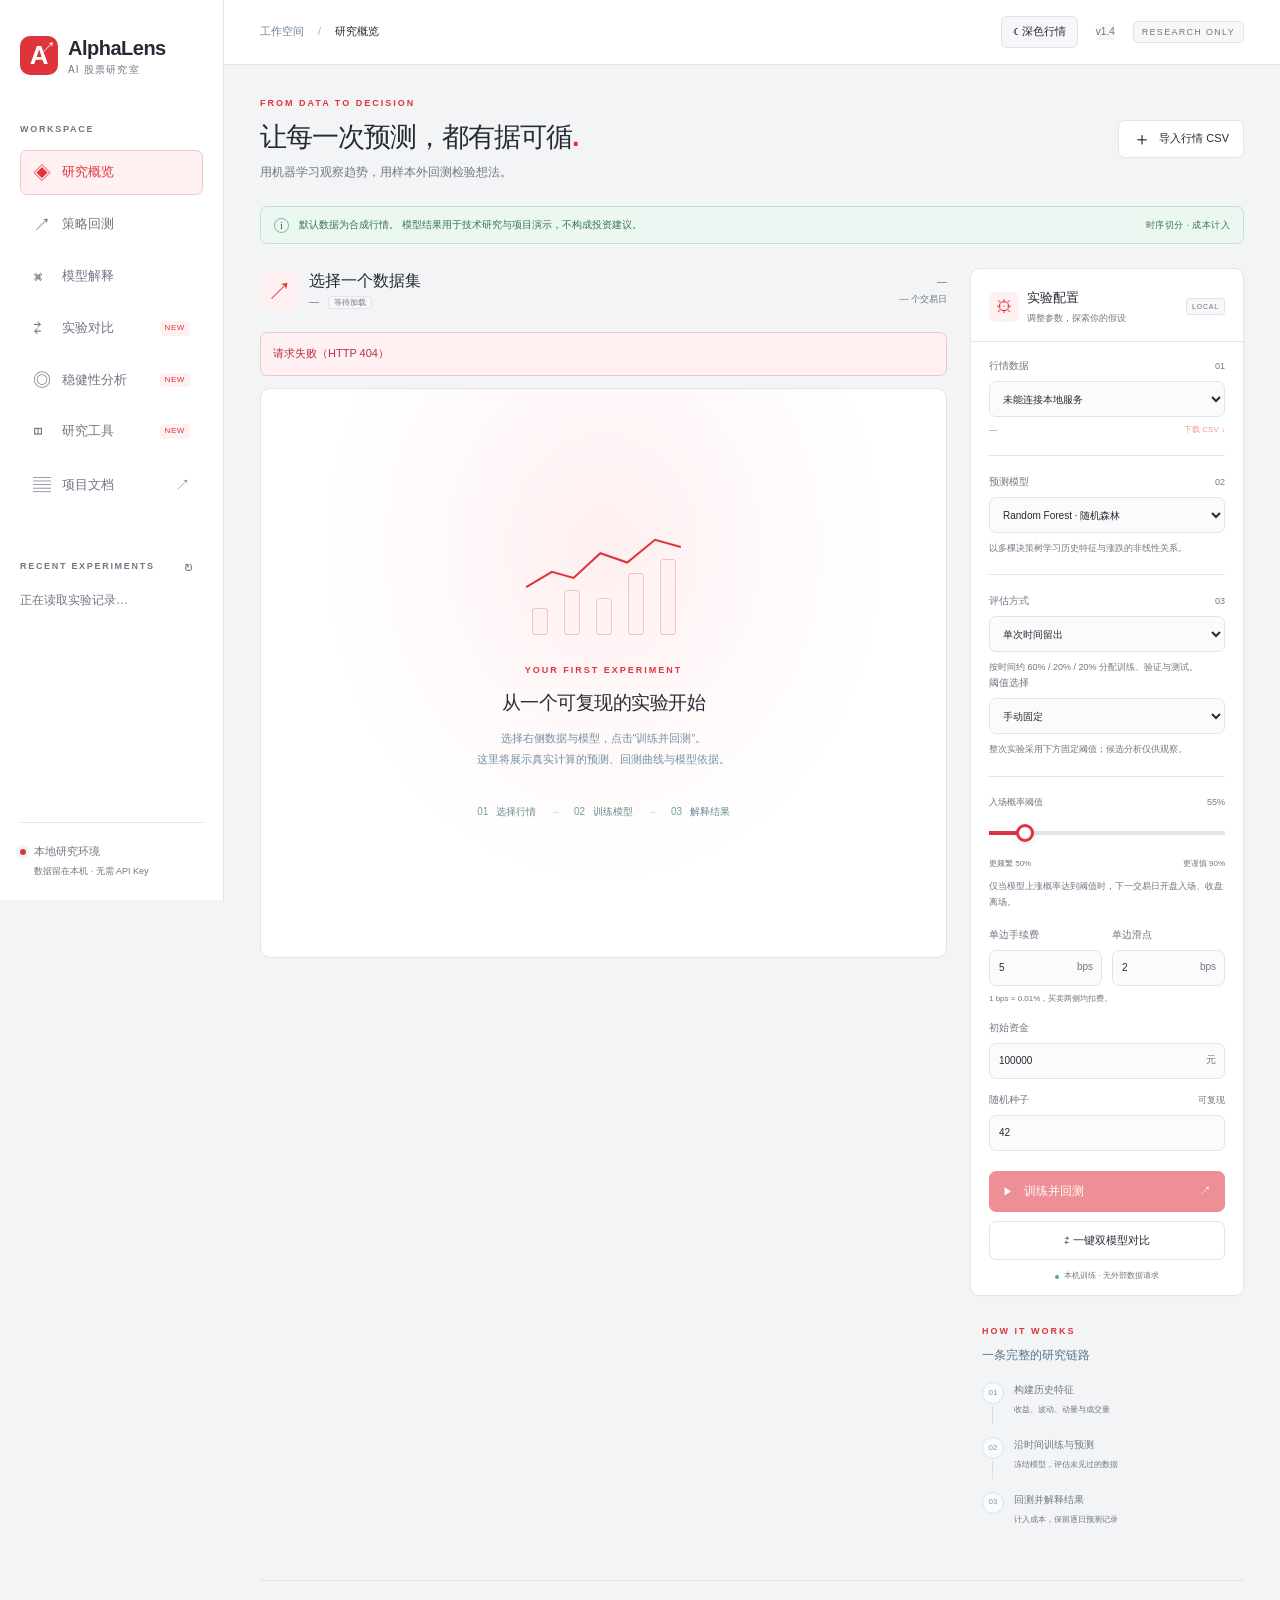
==== commit 06c8dc54: "feat: ship Windows desktop launcher and red-white trading themes" ====
--- a/static/index.html
+++ b/static/index.html
@@ -6,14 +6,16 @@
   <meta name="color-scheme" content="light">
   <meta name="description" content="AlphaLens 本地 AI 股票趋势研究平台：时序训练、样本外回测与模型解释。">
   <title>AlphaLens · AI 股票研究室</title>
-  <link rel="stylesheet" href="/static/styles.css?v=1.3">
-  <link rel="stylesheet" href="/static/enhancements.css?v=1.3">
-  <script defer src="/static/research.js?v=1.3"></script>
-  <link rel="stylesheet" href="/static/robustness.css?v=1.3">
-  <script defer src="/static/robustness.js?v=1.3"></script>
-  <link rel="stylesheet" href="/static/tools.css?v=1.3">
-  <script defer src="/static/tools.js?v=1.3"></script>
-  <script defer src="/static/app.js?v=1.3"></script>
+  <link rel="stylesheet" href="/static/styles.css?v=1.4">
+  <link rel="stylesheet" href="/static/enhancements.css?v=1.4">
+  <script defer src="/static/research.js?v=1.4"></script>
+  <link rel="stylesheet" href="/static/robustness.css?v=1.4">
+  <script defer src="/static/robustness.js?v=1.4"></script>
+  <link rel="stylesheet" href="/static/tools.css?v=1.4">
+  <script defer src="/static/tools.js?v=1.4"></script>
+  <link rel="stylesheet" href="/static/themes.css?v=1.4">
+  <script src="/static/theme.js?v=1.4"></script>
+  <script defer src="/static/app.js?v=1.4"></script>
 </head>
 <body>
   <a class="skip-link" href="#main">跳转到研究内容</a>
@@ -35,7 +37,7 @@
   </aside>
 
   <main id="main" class="workspace">
-    <header class="topbar"><div class="breadcrumb">工作空间<span>/</span><strong id="view-name">研究概览</strong></div><div class="topbar-right"><span class="version-pill">v1.3</span><span class="research-badge">RESEARCH ONLY</span></div></header>
+    <header class="topbar"><div class="breadcrumb">工作空间<span>/</span><strong id="view-name">研究概览</strong></div><div class="topbar-right"><button class="theme-toggle" id="theme-toggle" type="button" aria-pressed="false">☾ 深色行情</button><span class="version-pill">v1.4</span><span class="research-badge">RESEARCH ONLY</span></div></header>
     <div class="page-content">
       <section class="page-heading"><div><p class="eyebrow">FROM DATA TO DECISION</p><h1 id="page-title">让每一次预测，都有据可循<span>.</span></h1><p class="page-description" id="page-description">用机器学习观察趋势，用样本外回测检验想法。</p></div><button class="secondary-button" id="upload-button"><span>＋</span>导入行情 CSV</button></section>
       <div class="notice"><span class="notice-icon">i</span><p><strong id="source-notice">默认数据为合成行情。</strong> 模型结果用于技术研究与项目演示，不构成投资建议。</p><span class="notice-tag">时序切分 · 成本计入</span></div>
@@ -64,7 +66,7 @@
             <div class="tool-review-actions"><a class="secondary-button" id="export-daily-review" aria-disabled="true">下载研究日报 HTML ↓</a><a class="text-button" id="export-review-json" aria-disabled="true">日报 JSON ↓</a></div><p id="tools-status" class="tool-status" role="status">正在读取本地快照…</p>
             <div data-tool-panel="technical">
               <div class="tool-metrics"><article><small>TECHNICAL / 技术规则分</small><strong id="technical-score">—</strong><p id="technical-score-label">非模型上涨概率</p></article><article><small>RSI 14 / 简单平均</small><strong id="tool-rsi">—</strong><p>观察动量区间</p></article><article><small>MACD / DIF − DEA × 2</small><strong id="tool-macd">—</strong><p id="tool-dif-dea">—</p></article><article><small>ATR 14 / 波动</small><strong id="tool-atr">—</strong><p>最近 14 期真实波幅均值</p></article></div>
-              <section class="panel tools-panel"><div class="panel-heading"><div><h3>价格的每一根刻度</h3><p id="technical-date">已有日线 K 线 · MA5 / MA20 / MA60</p></div><div class="segmented-control"><button type="button" data-candles="30">30 日</button><button type="button" data-candles="90" class="active">90 日</button></div></div><div id="candlestick-chart" class="tool-candlestick" aria-label="历史 OHLC K线"></div><p class="panel-footnote">青色为空心上涨、蓝灰色为实心非上涨，以当日收盘相对开盘判断；均线仅使用过去记录。悬停查看日线数值。</p></section>
+              <section class="panel tools-panel"><div class="panel-heading"><div><h3>价格的每一根刻度</h3><p id="technical-date">已有日线 K 线 · MA5 / MA20 / MA60</p></div><div class="segmented-control"><button type="button" data-candles="30">30 日</button><button type="button" data-candles="90" class="active">90 日</button></div></div><div id="candlestick-chart" class="tool-candlestick" aria-label="历史 OHLC K线"></div><p class="panel-footnote">红色为空心上涨、绿色为实心非上涨，以当日收盘相对开盘判断；均线仅使用过去记录。悬停查看日线数值。</p></section>
               <section class="panel tools-panel"><div class="panel-heading"><div><h3>多一个角度，读懂波动</h3><p>MACD、RSI、KDJ、布林带可切换查看。</p></div><select id="indicator-select" aria-label="技术指标图表"><option value="macd">MACD · DIF / DEA / 2×差值</option><option value="rsi">RSI 14</option><option value="kdj">KDJ · 9 / 3 / 3</option><option value="boll">布林带 · 20 / 2</option></select></div><div id="indicator-chart" class="chart-container" aria-label="技术指标历史曲线"></div></section>
               <section class="panel tools-panel"><div class="panel-heading"><div><h3>分数的证据，与数据的缺口</h3><p>技术分由五项透明规则组成；综合评分需覆盖全部维度。</p></div><span class="tiny-pill" id="score-coverage">数据覆盖 —</span></div><div id="score-components" class="score-components"></div><div id="score-dimensions" class="source-dimensions"></div><p class="panel-footnote">技术面 25%、资金面 30%、基本面 10%、消息面 20%、情绪面 15%。当前仅计算技术面；综合评分为空，缺失维度不按零分计入。</p></section>
             </div>
@@ -114,7 +116,7 @@
 
             <section class="panel notes-panel section-backtest section-model" hidden><div class="panel-heading"><div><h3>研究边界与实验说明</h3><p>读懂结果，也了解结果的适用范围</p></div></div><ul id="report-notes"></ul></section>
             <section class="section-robustness" hidden>
-              <div class="panel robustness-panel" id="robustness-legacy"><div class="panel-heading"><div><h3>开始一份更完整的研究</h3><p>当前历史报告生成于旧版。选择评估方式并重新训练，即可查看逐折结果、阈值候选、成本分析与数据质量。</p></div><span class="tiny-pill">v1.3</span></div></div>
+              <div class="panel robustness-panel" id="robustness-legacy"><div class="panel-heading"><div><h3>开始一份更完整的研究</h3><p>当前历史报告生成于旧版。选择评估方式并重新训练，即可查看逐折结果、阈值候选、成本分析与数据质量。</p></div><span class="tiny-pill">v1.4</span></div></div>
               <div id="robustness-results" hidden>
                 <div class="robustness-summary"><article><small>EVALUATION / 时间评估</small><strong id="evaluation-summary">—</strong><p id="evaluation-range">—</p></article><article><small>BRIER SCORE / 越低越好</small><strong id="brier-score">—</strong><p>描述分数与实际标签的误差；不代表已完成校准。</p></article><article><small>DATA QUALITY / 输入检查</small><strong id="data-quality-summary">—</strong><p>只作提示，不自动删改数据。</p></article></div>
                 <section class="panel robustness-panel"><div class="panel-heading"><div><h3>每一折，都沿时间向前</h3><p>各折独立训练与验证，测试结果连续拼接，资金跨折延续。</p></div><span class="tiny-pill">WALK FORWARD</span></div><div class="table-scroll"><table class="robustness-folds"><thead><tr><th>折</th><th>训练信号日 / 行数</th><th>验证信号日 / 行数</th><th>测试交易日 / 行数</th><th>阈值</th><th>准确率</th><th>该折收益</th><th>最大回撤</th></tr></thead><tbody id="fold-results"></tbody></table></div><p class="panel-footnote">训练 / 验证 / 测试的边界各隔离 1 行。逐折收益各自从 1 计算；主回测净值不重置。后续折可使用当时已经发生的历史数据。</p></section>
--- a/static/themes.css
+++ b/static/themes.css
@@ -0,0 +1,58 @@
+/* Original AlphaLens themes inspired by red-and-white financial terminals. */
+:root{--bg:#f3f4f6;--surface:#fff;--surface-soft:#f7f7f9;--surface-hover:#f1f2f5;--border:#e2e4e9;--text:#252a35;--muted:#707783;--faint:#8a919d;--teal:#df343c;--red:#15945b;--lime:#b47621;--blue:#487bc1;--amber:#ba8a28;--violet:#8b70ba;--accent-soft:#fff0f1;--accent-border:#efc6ca;--sidebar-bg:#fff;--input-bg:#fbfbfc;--up:#df343c;--down:#15945b;--success-bg:#edf7f1;--success-border:#c4dfce;--success-text:#33764e;--warning-bg:#fff8e9;--warning-text:#8b6b27;--danger-bg:#fff0f1;--danger-text:#b43743;--header-bg:#fff;--shadow:0 2px 8px #222a3604;color-scheme:light}
+:root[data-theme=dark]{--bg:#111318;--surface:#1b1e25;--surface-soft:#232730;--surface-hover:#292e39;--border:#343a46;--text:#e4e6ec;--muted:#a1a9b7;--faint:#8b95a5;--teal:#ff6267;--red:#3cbf83;--lime:#d1a353;--blue:#78a7ee;--amber:#e5bb58;--violet:#b59ae0;--accent-soft:#3a252d;--accent-border:#75414d;--sidebar-bg:#181b21;--input-bg:#20242d;--up:#ff6267;--down:#3cbf83;--success-bg:#1d302a;--success-border:#355f4e;--success-text:#8bc9a5;--warning-bg:#352d20;--warning-text:#e1be79;--danger-bg:#39242c;--danger-text:#f399a2;--header-bg:#191c23;--shadow:none;color-scheme:dark}
+body{background:var(--bg);color:var(--text)}
+::selection{background:var(--accent-border);color:var(--text)}
+*{scrollbar-color:var(--border) var(--bg)}::-webkit-scrollbar-track{background:var(--bg)}::-webkit-scrollbar-thumb{background:var(--border);border-color:var(--bg)}
+.sidebar{background:var(--sidebar-bg);border-color:var(--border)}
+.brand,.brand small,.breadcrumb strong,.instrument-title h2,.page-heading h1,.tool-toolbar h2,.panel-heading h3,.config-heading h2,.dialog-heading h2{color:var(--text)}
+.brand-mark,.skip-link{background:var(--teal);color:#fff}.brand-mark{box-shadow:none}
+.topbar{background:var(--header-bg);border-color:var(--border)}
+.nav-item{color:var(--muted)}.nav-item:hover{background:var(--surface-hover);color:var(--text)}
+.nav-item.active,.tool-tabs button.active,.segmented-control button.active{background:var(--accent-soft);border-color:var(--accent-border);color:var(--teal)}
+.nav-new{background:var(--accent-soft);color:var(--teal)}
+.history-item{color:var(--text)}.history-item:hover,.history-item.selected{background:var(--surface-soft);border-color:var(--border)}
+.sidebar-footer,.sidebar-section-heading,.page-footer,.equity-footer,.comparison-chart-heading,.table-footer,.prediction-footnote,.report-footer,.config-heading{border-color:var(--border)}
+.panel,.config-panel,.metric-card,.tool-metrics article,.robustness-summary>article,dialog{background:var(--surface);border-color:var(--border);box-shadow:var(--shadow)}
+.metric-card{background:var(--surface)}
+.notice,.run-status,.tool-risk-notice,.toast{background:var(--success-bg);border-color:var(--success-border);color:var(--success-text)}
+.notice strong,.notice-icon,.notice-tag,.run-status p{color:var(--success-text)}
+.source-pill,.source-pill.uploaded,.tiny-pill,.version-pill,.research-badge{background:var(--surface-soft);border-color:var(--border);color:var(--muted)}
+.instrument-icon,.config-icon{background:var(--accent-soft);color:var(--teal)}
+input,select,.upload-zone input{background:var(--input-bg);border-color:var(--border);color:var(--text);box-shadow:none}
+input:hover,select:hover{border-color:var(--faint)}input:focus,select:focus{border-color:var(--teal)}
+.primary-button{background:var(--teal);border-color:var(--teal);color:#fff;box-shadow:none}
+.primary-button:hover:not(:disabled){background:var(--teal);border-color:var(--teal);filter:brightness(.94)}
+.secondary-button,.tool-tabs button,.segmented-control{background:var(--surface);border-color:var(--border);color:var(--text);box-shadow:none}
+.secondary-button:hover{background:var(--surface-hover);border-color:var(--faint);color:var(--text)}
+.segmented-control button{color:var(--muted)}
+.text-button,.data-meta a,.table-action,.report-footer a{color:var(--teal)}
+.page-heading h1 span,.eyebrow,.sidebar-label{color:var(--teal)}
+.positive{color:var(--up)!important}.negative{color:var(--down)!important}
+input[type=range]{background:var(--border)}input[type=range]::-webkit-slider-thumb{border-color:var(--teal);box-shadow:0 0 0 3px var(--accent-soft)}input[type=range]::-moz-range-thumb{border-color:var(--teal)}
+th{background:var(--surface-soft);color:var(--muted);border-color:var(--border)}td{color:var(--text);border-color:var(--border)}tbody tr:hover{background:var(--surface-soft)}
+.table-signal,.signal-pill,.table-signal.wait,.signal-pill.wait{background:var(--surface-soft);border-color:var(--border);color:var(--muted)}
+.table-signal:not(.wait),.signal-pill:not(.wait){background:var(--accent-soft);border-color:var(--accent-border);color:var(--teal)}
+.table-correct{color:var(--down)}.table-incorrect{color:var(--up)}
+.chart-container svg text,.tool-candlestick svg text{fill:var(--muted)}
+.chart-tooltip{background:var(--surface);border-color:var(--border);color:var(--text);box-shadow:0 4px 20px #0002}
+.tool-candlestick .candle-up{stroke:var(--up);fill:var(--surface)}.tool-candlestick .candle-down{stroke:var(--down);fill:var(--down)}
+.score-component,.confusion-matrix>div,.detail-item,.strategy-card,.doc-link{background:var(--surface-soft);border-color:var(--border)}
+.tool-metrics strong,.robustness-summary strong,.score-component strong,.confusion-matrix strong,.detail-item strong,.strategy-card summary,.quality-check strong,.doc-link strong,.alert-item h4{color:var(--text)}
+.tool-toolbar p,.tool-caption,.tool-status,.tool-metrics small,.tool-metrics p,.robustness-summary small,.robustness-summary p,.score-component span,.source-dimensions div,.confusion-matrix small,.strategy-card summary small,.strategy-card li,.alert-item p,.alert-item small,.tool-inline-check,.tool-form-grid label,.rule-checkboxes label,.quality-check p,.robustness-caption,.tools-assumptions{color:var(--muted)}
+.source-dimensions div.available{border-color:var(--teal)}
+.selected-candidate td{background:var(--accent-soft);color:var(--teal)}
+.quality-status{background:var(--success-bg);color:var(--success-text)}.quality-status.needs-review{background:var(--warning-bg);color:var(--warning-text)}
+.tool-risk-notice.blocked{background:var(--warning-bg);border-color:var(--border);color:var(--warning-text)}
+.condition-pass{color:var(--down)}.condition-fail{color:var(--up)}.condition-unknown{color:var(--warning-text)}
+.method-callout,.comparison-note{background:var(--surface-soft);border-color:var(--border);color:var(--muted)}
+.error-banner,.config-dirty{background:var(--danger-bg);border-color:var(--accent-border);color:var(--danger-text)}
+.form-divider,.feature-track{background:var(--border)}.feature-bar{background:var(--teal)}
+.probability-ring>div{background:var(--surface)}
+.empty-state{background:radial-gradient(ellipse at 50% 28%,var(--accent-soft),transparent 58%),var(--surface);border-color:var(--border)}
+.empty-graphic>span{background:var(--accent-soft);border-color:var(--accent-border)}
+.upload-zone{background:var(--surface-soft);border-color:var(--border)}.upload-zone:hover,.doc-link:hover{background:var(--surface-hover);border-color:var(--faint)}
+.split-train{background:var(--accent-soft);color:var(--teal)}.split-validation,.split-test{background:var(--surface-soft);color:var(--muted)}
+.theme-toggle{font-size:11px;padding:6px 11px;border:1px solid var(--border);border-radius:5px;background:var(--surface-soft);color:var(--text);white-space:nowrap}
+.sidebar-label,.brand small,.history-item small,.sidebar-footer,.sidebar-footer small,.page-description,.instrument-title>span:first-of-type,.dataset-range,.dataset-range small,.metric-label,.metric-card>small,.panel-heading p,.chart-legend,.chart-tooltip strong,.equity-footer,.probability-ring span,.prediction-return,.prediction-summary small,.prediction-context,.prediction-footnote,.feature-meta>span:last-child,.panel-footnote,.split-details span,.split-details strong,.split-details small,.table-footer,.pagination>span,.report-footer,.config-heading p,.field-label,.field-label>span,.data-meta,.field-help,.range-labels,.input-unit>span,.local-hint,.workflow-card li strong,.workflow-card li small,.page-footer,.detail-item span,.upload-zone small,.doc-link small,.notes-panel ul,dialog p{color:var(--muted)}
+@media(max-width:600px){.topbar-right{gap:7px}.theme-toggle{font-size:9px;padding:5px 7px}.research-badge{display:none}.sidebar{background:var(--sidebar-bg)}}
